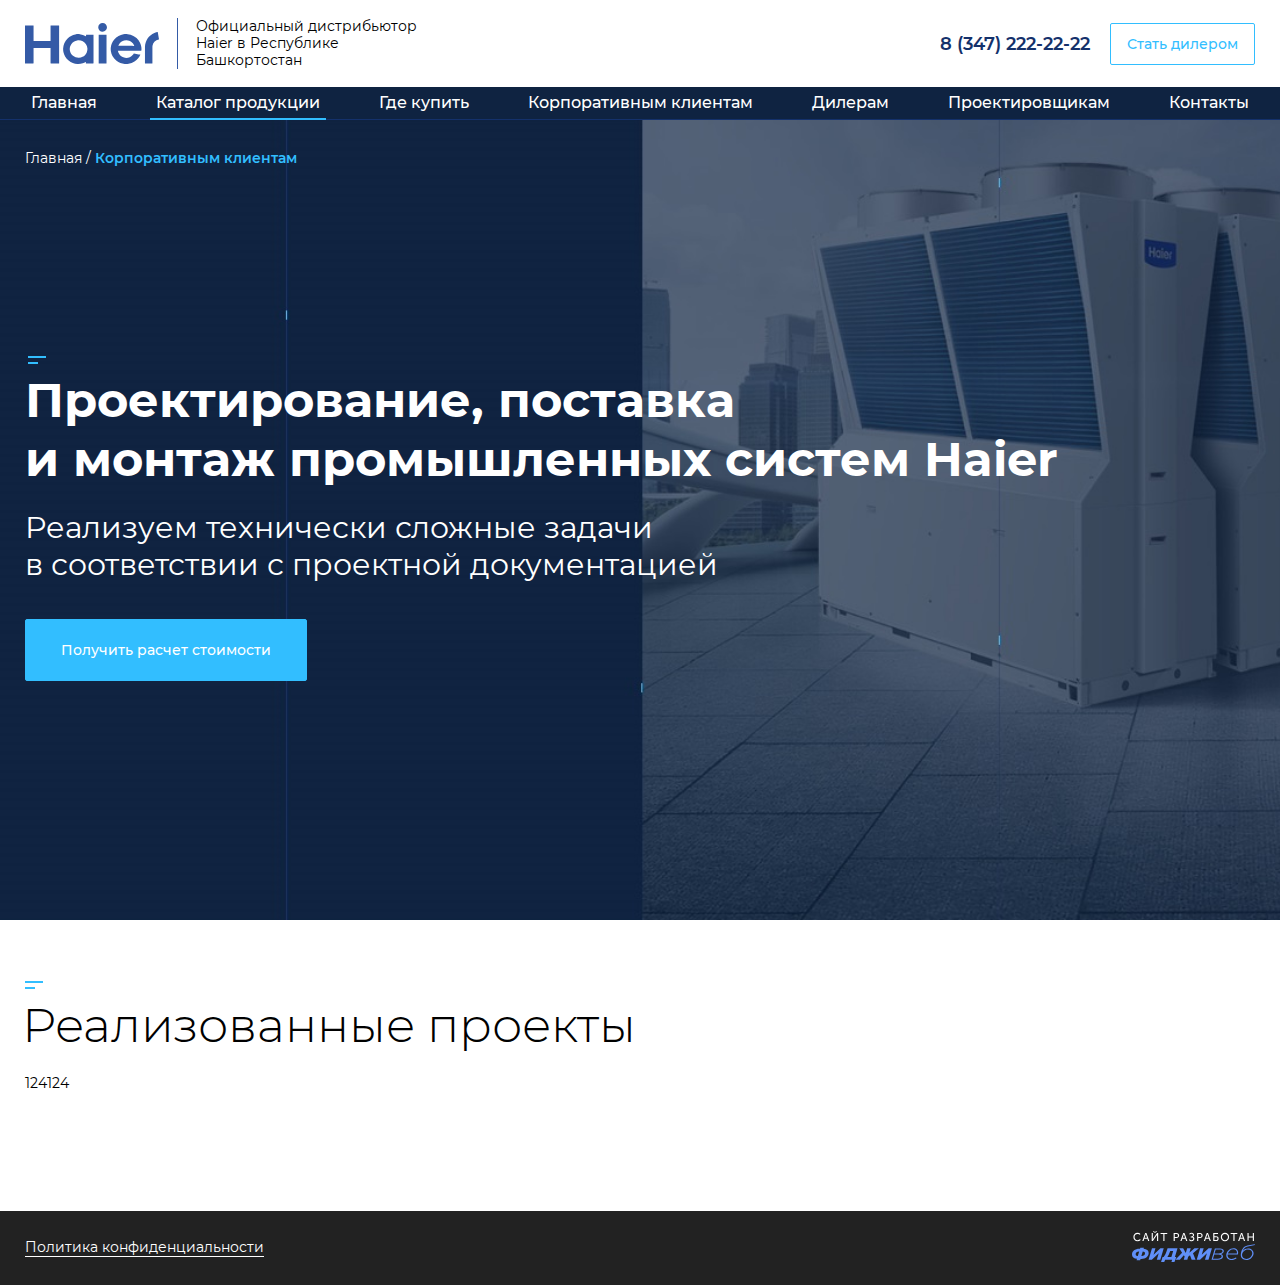
==== corp.html @ dbcb9b7a "first commit" ====
<!DOCTYPE html>
<html lang="ru">
<head>
    <meta charset="UTF-8">
    <meta name="viewport" content="width=device-width, initial-scale=1.0">
    <title>Haier Корпоративным клиентам</title>
    <link rel="stylesheet" href="/css/jquery.fancybox.min.css"/>
    <link rel="stylesheet" href="/css/remodal.css"/>
    <link rel="stylesheet" href="/css/style.css">
</head>
<body>
    <div class="wrapper">
        <div class="inner-header">
                <header class="header">
                    <div class="container -flex -justify-between">
                        <div class="header__left">
                            <a class="logo -flex -center" href="/">
                                <img src="/img/logo-color.svg" alt="Haier">
                                <span>Официальный дистрибьютор Haier в Республике Башкортостан</span>
                            </a>
                            <div class="toggler-menu">
                                <span></span>
                            </div>
                        </div>
                        <div class="header__contacts -flex -center">
                            <a class="header__phone" href="tel:83472222222">8 (347) 222-22-22</a>
                            <a class="call-back" href="#" data-remodal-target="call-back" >Стать дилером</a>
                        </div>
                    </div>
                </header>
                <nav>
                    <div class="container">
                        <ul class="-flex -justify-between">
                            <li>
                                <a href="#">Главная</a>
                            </li>
                            <li>
                                <a class="active" href="#">Каталог продукции</a>
                            </li>
                            <li>
                                <a href="#">Где купить</a>
                            </li>
                            <li>
                                <a href="#">Корпоративным клиентам</a>
                            </li>
                            <li>
                                <a href="#">Дилерам</a>
                            </li>
                            <li>
                                <a href="#">Проектировщикам</a>
                            </li>
                            <li>
                                <a href="#">Контакты</a>
                            </li>
                        </ul>
                    </div>
                </nav>
        </div>

        <div class="corp-clients">
            <div class="container">
                <div class="breadcrumbs">
                    <a href="/">Главная</a> / <span>Корпоративным клиентам</span>
                </div>
                <div class="bg-content">
                    <div class="bg-h1">Проектирование, поставка<br>
                        и монтаж промышленных систем Haier</div>
                    <div class="bg-h2">Реализуем технически сложные задачи<br>
                        в соответствии с проектной документацией</div>
                    <a href="#" class="btn">Получить расчет стоимости</a>
                </div>
            </div>
        </div>

        <div class="content">
            <div class="container">
                
                <h1 class="content-h1">Реализованные проекты</h1>
                <div class="fullpage-content">
                        124124
                </div>
            </div>
        </div>
    </div>

    <footer class="footer">
        <div class="container -flex -justify-between -center -wrap">
            <a href="#" class="politic" data-fancybox="data-fancybox" data-type="iframe" data-src="/politic.html" href="javascript:;">Политика конфиденциальности</a>
            <a class="fiji-logo-href" target="_blank" href="https://fijiweb.ru/">
                <img src="/img/fiji.svg" alt="Сайт разработан FijiWeb">
            </a>
        </div>
    </footer>

    <div class="remodal" data-remodal-id="call-back" data-remodal-options="hashTracking: false, closeOnOutsideClick: true">
        <button class="remodal-close remodal-close" data-remodal-action="close"></button>
        <div id="form-modal_c">
          <div class="modal-title">Оставьте заявку <span>Наш менеджер свяжется с вами в ближайшее время</span></div>
          <form id="form-call-back">
            <input type="text" name="name" required="required" placeholder="Введите имя"/>
            <input type="text" name="phone" required="required" placeholder="Введите телефон"/>
            <input type="hidden" name="head_mess" value="Заказать звонок"/>
            <button class="btn" type="submit">Отправить</button>
          </form>
        </div>
      </div>

    <script src="https://code.jquery.com/jquery-3.5.1.min.js"></script>
    <script src="/js/jquery.maskedinput.js"></script>
    <script src="/js/jquery.fancybox.min.js"></script>
    <script src="/js/remodal.min.js"></script>
    <script src="/js/script.js"></script>
</body>
</html>
---- css/remodal.css ----
/*
 *  Remodal - v1.0.3
 *  Responsive, lightweight, fast, synchronized with CSS animations, fully customizable modal window plugin with declarative configuration and hash tracking.
 *  http://vodkabears.github.io/remodal/
 *
 *  Made by Ilya Makarov
 *  Under MIT License
 */

/* ==========================================================================
   Remodal's necessary styles
   ========================================================================== */

/* Hide scroll bar */

html.remodal-is-locked {
  overflow: hidden;
}

/* Anti FOUC */

.remodal,
[data-remodal-id] {
  display: none;
}

/* Necessary styles of the overlay */
 
.remodal-overlay {
  position: fixed;
  z-index: 9999;
  top: -5000px;
  right: -5000px;
  bottom: -5000px;
  left: -5000px;

  display: none;
}

/* Necessary styles of the wrapper */

.remodal-wrapper {
  position: fixed;
  z-index: 10000;
  top: 0;
  right: 0;
  bottom: 0;
  left: 0;

  display: none;
/*  overflow: auto;*/

  text-align: center;

  -webkit-overflow-scrolling: touch;
}

.remodal-wrapper:after {
  display: inline-block;

  height: 100%;
  margin-left: -0.05em;

  content: "";
}

/* Fix iPad, iPhone glitches */

.remodal-overlay,
.remodal-wrapper {
  -webkit-backface-visibility: hidden;
  backface-visibility: hidden;
}

/* Necessary styles of the modal dialog */

.remodal {
  position: relative;

  outline: none;

  -webkit-text-size-adjust: 100%;
  -moz-text-size-adjust: 100%;
  -ms-text-size-adjust: 100%;
  text-size-adjust: 100%;
}

.remodal-is-initialized {
  /* Disable Anti-FOUC */
  display: inline-block;
}


/*
 *  Remodal - v1.0.3
 *  Responsive, lightweight, fast, synchronized with CSS animations, fully customizable modal window plugin with declarative configuration and hash tracking.
 *  http://vodkabears.github.io/remodal/
 *
 *  Made by Ilya Makarov
 *  Under MIT License
 */

/* ==========================================================================
   Remodal's default mobile first theme
   ========================================================================== */

/* Default theme styles for the background */

.remodal-bg.remodal-is-opening,
.remodal-bg.remodal-is-opened {
  -webkit-filter: blur(3px);
  filter: blur(3px);
}

/* Default theme styles of the overlay */

.remodal-overlay {
  background: rgba(43, 46, 56, 0.9);
}

.remodal-overlay.remodal-is-opening,
.remodal-overlay.remodal-is-closing {
  -webkit-animation-fill-mode: forwards;
  animation-fill-mode: forwards;
}

.remodal-overlay.remodal-is-opening {
  -webkit-animation: remodal-overlay-opening-keyframes 0.3s;
  animation: remodal-overlay-opening-keyframes 0.3s;
}

.remodal-overlay.remodal-is-closing {
  -webkit-animation: remodal-overlay-closing-keyframes 0.3s;
  animation: remodal-overlay-closing-keyframes 0.3s;
}

/* Default theme styles of the wrapper */

.remodal-wrapper {
  padding: 10px 10px 0;
}

/* Default theme styles of the modal dialog */

.remodal {
  -webkit-box-sizing: border-box;
  box-sizing: border-box;
  width: 100%;
  margin-bottom: 10px;

  -webkit-transform: translate3d(0, 0, 0);
  transform: translate3d(0, 0, 0);

  color: #2b2e38;
}

.remodal.remodal-is-opening,
.remodal.remodal-is-closing {
  -webkit-animation-fill-mode: forwards;
  animation-fill-mode: forwards;
}

.remodal.remodal-is-opening {
  -webkit-animation: remodal-opening-keyframes 0.3s;
  animation: remodal-opening-keyframes 0.3s;
}

.remodal.remodal-is-closing {
  -webkit-animation: remodal-closing-keyframes 0.3s;
  animation: remodal-closing-keyframes 0.3s;
}

/* Vertical align of the modal dialog */

.remodal,
.remodal-wrapper:after {
  vertical-align: middle;
}

/* Close button */

.remodal-close {
  cursor: pointer;
  width: 30px;
  height: 30px;
  position: absolute;
  right: -30px;
  top: -30px;
  background: none;
  border: none;
  outline: none;
}

.remodal-close:hover,
.remodal-close:focus {
  color: #fff;
}

.remodal-close:before, .remodal-close:after {
  content: '';
  display: block;
  width: 24px;
  height: 2px;
  background: white;
  position: absolute;
  left: 0;
  top: 0;
  right: 0;
  bottom: 0;
  margin: auto;
}

.remodal-close:before {
  -webkit-transform: rotate(45deg);
  transform: rotate(45deg);
}
.remodal-close:after {
  -webkit-transform: rotate(-45deg);
  transform: rotate(-45deg);
}
/* Dialog buttons */

.remodal-confirm,
.remodal-cancel {
  font: inherit;

  display: inline-block;
  overflow: visible;

  min-width: 110px;
  margin: 0;
  padding: 12px 0;

  cursor: pointer;
  -webkit-transition: background 0.2s;
  transition: background 0.2s;
  text-align: center;
  vertical-align: middle;
  text-decoration: none;

  border: 0;
  outline: 0;
}

.remodal-confirm {
    color: #fff;
    background: #81c784;
    float: right;
    top: 0px;
    position: absolute;
    right: 0px;
    min-width: 50px;
}
#modal2Desc {
    width: 80%;
    margin: 0 auto;
    margin-bottom: 30px;
}

.title-remodal {
    font-size: 18px;
    color: #79b302;
    font-family: 'montserratmedium';
    margin-top: 50px;
    margin-bottom: 20px;
}

.remodal form p {
    font-size: 10px;
}
.remodal-confirm:hover,
.remodal-confirm:focus {
  background: #66bb6a;
}

.remodal-cancel {
  color: #fff;
  background: #e57373;
}

.remodal-cancel:hover,
.remodal-cancel:focus {
  background: #ef5350;
}

/* Remove inner padding and border in Firefox 4+ for the button tag. */

.remodal-confirm::-moz-focus-inner,
.remodal-cancel::-moz-focus-inner,
.remodal-close::-moz-focus-inner {
  padding: 0;

  border: 0;
}

/* Keyframes
   ========================================================================== */

@-webkit-keyframes remodal-opening-keyframes {
  from {
    -webkit-transform: scale(1.05);
    transform: scale(1.05);

    opacity: 0;
  }
  to {
    -webkit-transform: none;
    transform: none;

    opacity: 1;
  }
}

@keyframes remodal-opening-keyframes {
  from {
    -webkit-transform: scale(1.05);
    transform: scale(1.05);

    opacity: 0;
  }
  to {
    -webkit-transform: none;
    transform: none;

    opacity: 1;
  }
}

@-webkit-keyframes remodal-closing-keyframes {
  from {
    -webkit-transform: scale(1);
    transform: scale(1);

    opacity: 1;
  }
  to {
    -webkit-transform: scale(0.95);
    transform: scale(0.95);

    opacity: 0;
  }
}

@keyframes remodal-closing-keyframes {
  from {
    -webkit-transform: scale(1);
    transform: scale(1);

    opacity: 1;
  }
  to {
    -webkit-transform: scale(0.95);
    transform: scale(0.95);

    opacity: 0;
  }
}

@-webkit-keyframes remodal-overlay-opening-keyframes {
  from {
    opacity: 0;
  }
  to {
    opacity: 1;
  }
}

@keyframes remodal-overlay-opening-keyframes {
  from {
    opacity: 0;
  }
  to {
    opacity: 1;
  }
}

@-webkit-keyframes remodal-overlay-closing-keyframes {
  from {
    opacity: 1;
  }
  to {
    opacity: 0;
  }
}

@keyframes remodal-overlay-closing-keyframes {
  from {
    opacity: 1;
  }
  to {
    opacity: 0;
  }
}

/* Media queries
   ========================================================================== */

@media only screen and (min-width: 641px) {
  .remodal {
    max-width: 550px;
    background: #fff;
  }
}

/* IE8
   ========================================================================== */

.lt-ie9 .remodal-overlay {
  background: #2b2e38;
}

.lt-ie9 .remodal {
  width: 700px;
}

.remodal {
  padding: 35px 20px;
  border-radius: 4px;
 
}

.remodal input {
  width: 310px;
  height: 40px;
  padding: 0px 15px;
  display: block;
  margin:0 auto;
  margin-bottom: 15px;
  font-size: 16px;
  font-weight: 400;
  border-radius: 5px;
  border:none;
  background: #f2f2f2;
}
.btn-modal {
  width: 310px;
}
.remodal .btn {
  margin: 0 auto;
  width: 310px;
  border:none;
  height: 60px;
  font-weight: 600;
  font-size: 16px;
  cursor: pointer;
}
.modal-title {
  font-weight: 600;
  line-height: 130%;
  font-size: 18px;
  max-width: 400px;
  margin: 0 auto;
  margin-bottom: 30px;
}
.remodal {
  background: #fff;
}
---- css/style.css ----
@import url("/fonts/stylesheet.css");
*,
*::before,
*::after,
*:focus {
  -webkit-box-sizing: border-box;
  box-sizing: border-box;
  outline: none;
}

body {
  margin: 0px;
  font-family: 'Montserrat', sans-serif;
  font-size: 14px;
  line-height: 16px;
  display: -webkit-box;
  display: -ms-flexbox;
  display: flex;
  -webkit-box-orient: vertical;
  -webkit-box-direction: normal;
      -ms-flex-direction: column;
          flex-direction: column;
  height: 100%;
}

.wrapper {
  overflow: hidden;
  min-height: 100vh;
  -webkit-box-flex: 1;
      -ms-flex: 1 0 auto;
          flex: 1 0 auto;
  height: 100%;
}

a {
  text-decoration: none;
}

.container {
  max-width: 1260px;
  padding: 0px 15px;
  margin: 0 auto;
}

@media (max-width: 380px) {
  .container {
    padding: 0px 10px;
  }
}

img {
  max-width: 100%;
}

.-flex {
  display: -webkit-box;
  display: -ms-flexbox;
  display: flex;
}

.-center {
  -webkit-box-align: center;
      -ms-flex-align: center;
          align-items: center;
}

.-start {
  -webkit-box-align: start;
      -ms-flex-align: start;
          align-items: flex-start;
}

.-end {
  -webkit-box-align: end;
      -ms-flex-align: end;
          align-items: flex-end;
}

.-wrap {
  -ms-flex-wrap: wrap;
      flex-wrap: wrap;
}

.-justify-between {
  -webkit-box-pack: justify;
      -ms-flex-pack: justify;
          justify-content: space-between;
}

.inner-header.open-menu .logo span {
  color: #fff;
}

.inner-header.open-menu .header__phone {
  color: #fff;
}

.inner-header .logo span {
  color: #000;
}

.inner-header .header__phone {
  color: #14316B;
}

@media (max-width: 960px) {
  .inner-header .header__phone {
    padding: 11px 0px;
  }
}

.inner-header nav {
  background: #0F2341;
}

.inner-header nav a {
  padding: 6px;
}

@media (max-width: 960px) and (min-width: 380px) {
  .inner-header nav a {
    padding: 11px 15px;
  }
}

@media (max-width: 380px) {
  .inner-header nav a {
    padding: 6px 10px;
  }
}

.inner-header .toggler-menu span {
  background-color: #0F2341;
}

.inner-header .toggler-menu span::after, .inner-header .toggler-menu span::before {
  background-color: #0F2341;
}

.inner-header .toggler-menu.active span:before {
  background-color: #fff;
}

.inner-header .toggler-menu.active span:after {
  background-color: #fff;
}

.index-section {
  background: url(../img/bg-main.png) no-repeat center;
  min-height: 800px;
  background-size: cover;
}

.index-section .index-section-lines {
  background: url(../img/lines-index-bg.png) repeat-y center;
  height: 800px;
}

@media (max-width: 768px) {
  .index-section .index-section-lines {
    height: 550px;
  }
}

@media (max-width: 768px) {
  .index-section .index-section-lines {
    height: 500px;
  }
}

@media (max-width: 768px) {
  .index-section {
    min-height: 550px;
  }
}

@media (max-width: 468px) {
  .index-section {
    min-height: 350px;
  }
}

.header {
  padding: 18px 0px 18px 0px;
}

@media (max-width: 960px) {
  .header {
    padding: 10px 0px 8px 0px;
    border-bottom: 1px solid #0F2341;
  }
  .header .header__left {
    width: 100%;
  }
  .header .logo {
    max-width: 350px;
  }
}

@media (max-width: 960px) {
  .header .header__contacts {
    display: none;
  }
}

.header__left {
  position: relative;
  z-index: 3;
}

@media (max-width: 960px) {
  .header__left img {
    width: 82px;
  }
}

.logo span {
  font-size: 14px;
  line-height: 17px;
  color: #FFFFFF;
  padding-left: 18px;
  border-left: 1px solid #345BA6;
  margin-left: 18px;
  max-width: 270px;
  min-height: 46px;
  display: -webkit-box;
  display: -ms-flexbox;
  display: flex;
  -webkit-box-align: center;
      -ms-flex-align: center;
          align-items: center;
}

@media (max-width: 768px) {
  .logo span {
    font-size: 10px;
    line-height: 12px;
    padding-left: 6px;
    margin-left: 7px;
    min-height: 36px;
    max-width: calc(100% - 95px - 40px);
  }
}

nav {
  border-bottom: 1px solid #14316B;
}

nav .header__contacts {
  display: none;
}

@media (max-width: 960px) {
  nav {
    position: absolute;
    left: 0px;
    width: calc(100% - 50px);
    background: #0F2341;
    top: 0px;
    height: 100vh;
    z-index: 2;
    left: -100%;
    -webkit-transition: all 0.3s;
    transition: all 0.3s;
  }
  nav.active {
    left: 0px;
  }
  nav .container {
    padding: 0px;
  }
  nav .header__contacts {
    display: block;
    border-top: 1px solid #14316B;
    padding: 19px 10px 10px 10px;
  }
  nav .header__contacts .call-back {
    display: table;
    margin-left: 0px;
    margin-top: 14px;
  }
}

nav ul {
  margin: 0px;
  padding: 0px;
}

@media (max-width: 768px) {
  nav ul {
    -ms-flex-wrap: wrap;
        flex-wrap: wrap;
    padding-top: 55px;
  }
}

nav li {
  display: block;
  font-weight: 500;
  font-size: 16px;
  line-height: 20px;
}

@media (max-width: 1100px) {
  nav li {
    font-size: 14px;
  }
}

@media (max-width: 768px) {
  nav li {
    display: block;
    width: 100%;
  }
}

nav li a {
  color: #FFFFFF;
  padding: 4px 6px;
  display: block;
  position: relative;
}

@media (max-width: 768px) {
  nav li a {
    font-weight: 500;
    font-size: 16px;
    padding: 12px 11px;
    line-height: 20px;
  }
}

@media (max-width: 768px) {
  nav li a.active, nav li a:hover {
    background: #32BEFF;
    color: #fff;
  }
}

nav li a.active:after, nav li a:hover:after {
  content: '';
  width: 100%;
  height: 2px;
  background: #32BEFF;
  position: absolute;
  bottom: -1px;
  left: 0px;
}

@media (max-width: 768px) {
  nav li a.active:after, nav li a:hover:after {
    display: none;
  }
}

.header__phone {
  font-weight: 600;
  font-size: 18px;
  line-height: 22px;
  color: #FFFFFF;
}

.call-back {
  border: 1px solid #32BEFF;
  border-radius: 2px;
  font-weight: 500;
  font-size: 14px;
  color: #32BEFF;
  padding: 12px 16px;
  margin-left: 20px;
  -webkit-transition: all .2s;
  transition: all .2s;
}

.call-back:hover {
  background: #32BEFF;
  color: #fff;
}

.index-section__content {
  height: calc(100% - 100px);
}

.index-section__content .container {
  height: 100%;
}

.index-section__content h1 {
  font-weight: bold;
  font-size: 48px;
  line-height: 59px;
  max-width: 940px;
  color: #FFFFFF;
  margin: 0px;
  position: relative;
}

.index-section__content h1::before {
  content: '';
  background: url(../img/decor.svg) no-repeat;
  width: 18px;
  height: 8px;
  position: absolute;
  top: -15px;
  left: 0px;
  display: block;
}

@media (max-width: 768px) {
  .index-section__content h1 {
    font-size: 24px;
    line-height: 29px;
  }
}

.section-products {
  margin: 80px 0px;
}

@media (max-width: 768px) {
  .section-products {
    margin: 32px 0px;
  }
}

.section-products__list {
  display: -ms-grid;
  display: grid;
  -ms-grid-columns: (1fr)[3];
      grid-template-columns: repeat(3, 1fr);
  -ms-grid-rows: 1fr;
      grid-template-rows: 1fr;
  grid-column-gap: 0px;
  grid-row-gap: 0px;
  margin-top: 33px;
  border-left: 1px solid  #EDF1F2;
  border-bottom: 1px solid  #EDF1F2;
}

@media (max-width: 768px) {
  .section-products__list {
    -ms-grid-columns: (1fr)[2];
        grid-template-columns: repeat(2, 1fr);
  }
}

@media (max-width: 468px) {
  .section-products__list {
    -ms-grid-columns: (1fr)[1];
        grid-template-columns: repeat(1, 1fr);
  }
}

.section-products__img {
  text-align: center;
}

.section-products__item {
  border: 1px solid #EDF1F2;
  border-left: none;
  border-bottom: 0px;
  position: relative;
  height: 413px;
  display: -webkit-box;
  display: -ms-flexbox;
  display: flex;
  -webkit-box-pack: center;
      -ms-flex-pack: center;
          justify-content: center;
  -webkit-box-align: center;
      -ms-flex-align: center;
          align-items: center;
  padding-bottom: 60px;
  cursor: pointer;
  -webkit-transition: all 0.2s;
  transition: all 0.2s;
}

@media (max-width: 768px) {
  .section-products__item {
    height: 300px;
  }
  .section-products__item img {
    max-width: 80%;
  }
}

.section-products__item:hover {
  -webkit-box-shadow: 3px 3px 6px rgba(0, 0, 0, 0.1);
          box-shadow: 3px 3px 6px rgba(0, 0, 0, 0.1);
}

.section-products__item p {
  font-weight: bold;
  font-size: 16px;
  line-height: 20px;
  color: #000000;
  height: 40px;
  margin: 0px;
  bottom: 42px;
  left: 40px;
  position: absolute;
}

@media (max-width: 768px) {
  .section-products__item p {
    font-size: 12px;
    line-height: 15px;
    left: 18px;
    bottom: 25px;
  }
}

.section-products__item p::before {
  content: '';
  width: 10px;
  height: 2px;
  background: #32BEFF;
  position: absolute;
  top: -10px;
  left: 0px;
}

.title {
  font-weight: 300;
  font-size: 48px;
  line-height: 59px;
  color: #000000;
  position: relative;
  margin-left: -3px;
}

.title::before {
  content: '';
  background: url(../img/decor.svg) no-repeat;
  width: 18px;
  height: 8px;
  position: absolute;
  top: -15px;
  left: 3px;
  display: block;
}

@media (max-width: 768px) {
  .title {
    font-size: 24px;
    line-height: 29px;
  }
}

.section-about-company {
  margin: 80px 0px;
}

@media (max-width: 768px) {
  .section-about-company {
    margin: 50px 0px;
  }
}

.about-company p {
  font-size: 18px;
  line-height: 22px;
  color: #000000;
  margin: 25px 0px;
}

@media (max-width: 768px) {
  .about-company p {
    font-size: 14px;
    line-height: 17px;
    margin: 15px 0px;
  }
}

.about-company p b {
  font-weight: 600;
}

.about-company p.quote {
  color: #005AAB;
  padding-left: 22px;
  border-left: 1px solid #005AAB;
  font-weight: 500;
}

@media (max-width: 768px) {
  .about-company p.quote {
    padding-left: 9px;
  }
}

.section-contacts {
  background: url(../img/blue-bg.jpg) no-repeat center #0F2341;
  padding: 60px 0px;
  color: #fff;
}

@media (max-width: 768px) {
  .section-contacts {
    padding: 40px 0px 30px 0px;
  }
}

@media (max-width: 768px) {
  .section-contacts {
    background: url(../img/blue-bg-mob.jpg) no-repeat center;
    background-size: cover;
  }
}

.section-contacts .title {
  color: #fff;
}

.section-contacts .contacts__list {
  margin-top: 26px;
}

@media (max-width: 768px) {
  .section-contacts .contacts__list {
    display: block;
    margin-top: 21px;
  }
}

@media (max-width: 768px) {
  .section-contacts .contacts__list .contacts__item {
    padding-bottom: 10px;
    position: relative;
    margin-bottom: 15px;
  }
  .section-contacts .contacts__list .contacts__item:last-child {
    margin-bottom: 0px;
    padding-bottom: 0px;
  }
  .section-contacts .contacts__list .contacts__item:last-child:after {
    display: none;
  }
  .section-contacts .contacts__list .contacts__item::after {
    content: '';
    background: #345BA6;
    width: 46px;
    height: 1px;
    left: 0px;
    bottom: 0px;
    display: block;
    position: absolute;
  }
}

.section-contacts .contacts__list span {
  font-weight: bold;
  font-size: 14px;
  line-height: 17px;
}

.section-contacts .contacts__list div {
  font-weight: normal;
  font-size: 18px;
  line-height: 28px;
  color: #FFFFFF;
}

.footer {
  padding: 20px 0px;
  background: #222222;
  -webkit-box-flex: 0;
      -ms-flex: 0 0 auto;
          flex: 0 0 auto;
}

@media (max-width: 468px) {
  .footer .container {
    -webkit-box-pack: center;
        -ms-flex-pack: center;
            justify-content: center;
  }
  .footer .container a.fiji-logo-href {
    width: 100%;
    text-align: center;
  }
  .footer .container img {
    width: 70%;
    margin-top: 10px;
  }
}

.footer a.politic {
  font-size: 14px;
  line-height: 17px;
  -webkit-text-decoration-line: none;
          text-decoration-line: none;
  color: #FFFFFF;
  border-bottom: 1px solid;
}

.map {
  width: 100%;
  height: 650px;
}

@media (max-width: 768px) {
  .map {
    height: 400px;
  }
}

.map-content {
  position: relative;
}

.map-content span {
  position: absolute;
  z-index: 2;
  width: 100%;
  height: 100%;
}

.fancybox-content {
  max-width: 700px;
  font-family: 'Montserrat', sans-serif;
  line-height: 130%;
  border-radius: 4px;
}

.fancybox-content p {
  font-weight: 400;
}

.fancybox-content .ImPoliticWrap-Title {
  font-size: 20px;
  font-weight: bold;
}

.ImPoliticWrap {
  max-width: 700px;
  font-weight: 300;
  padding: 10px 20px;
}

.modal-title {
  font-weight: 600;
  line-height: 130%;
  font-size: 18px;
}

input {
  height: 40px;
}

.btn {
  border: 1px solid #32BEFF;
  border-radius: 2px;
  font-weight: 500;
  font-size: 14px;
  color: #fff;
  padding: 12px 16px;
  margin-left: 20px;
  -webkit-transition: all .2s;
  transition: all .2s;
  background: #32BEFF;
}

.toggler-menu {
  display: none;
}

@media (max-width: 960px) {
  .toggler-menu {
    display: -webkit-box;
    display: -ms-flexbox;
    display: flex;
    -webkit-box-align: center;
        -ms-flex-align: center;
            align-items: center;
    position: absolute;
    padding: 10px;
    width: 50px;
    height: 55px;
    top: -10px;
    right: -15px;
    cursor: pointer;
    z-index: 1;
  }
  .toggler-menu.active {
    background: #14316B;
  }
  .toggler-menu.active span {
    -webkit-transform: rotate(45deg);
            transform: rotate(45deg);
    height: 2px;
  }
  .toggler-menu.active span:after {
    top: 0;
    -webkit-transform: rotate(90deg);
            transform: rotate(90deg);
    height: 2px;
  }
  .toggler-menu.active span:before {
    top: 0;
    -webkit-transform: rotate(0);
            transform: rotate(0);
    height: 2px;
  }
  .toggler-menu span {
    display: block;
    position: absolute;
    width: 30px;
    height: 4px;
    border-radius: 10px;
    background-color: #fff;
    -webkit-transition-duration: .25s;
            transition-duration: .25s;
  }
  .toggler-menu span::after, .toggler-menu span::before {
    display: block;
    position: absolute;
    width: 30px;
    height: 4px;
    background-color: #fff;
    -webkit-transition-duration: .25s;
            transition-duration: .25s;
    border-radius: 10px;
  }
  .toggler-menu span::before {
    content: '';
    top: -8px;
  }
  .toggler-menu span::after {
    content: '';
    top: 8px;
  }
}

@media (max-width: 380px) {
  .toggler-menu {
    right: -10px;
  }
}

.content {
  margin-top: 30px;
  margin-bottom: 120px;
}

@media (max-width: 680px) {
  .content {
    margin-top: 20px;
    margin-bottom: 60px;
  }
}

.breadcrumbs {
  margin-bottom: 35px;
}

.breadcrumbs a {
  color: #000;
  text-decoration: none;
}

.breadcrumbs span {
  font-weight: 600;
  color: #32BEFF;
}

.fullpage-content {
  margin-top: 20px;
  -webkit-box-align: start;
      -ms-flex-align: start;
          align-items: flex-start;
}

.left-sidebar {
  width: 314px;
  margin-right: 12px;
  -webkit-transition: all .3s;
  transition: all .3s;
}

.left-sidebar.open {
  left: 0px;
}

@media (max-width: 960px) {
  .left-sidebar {
    position: absolute;
    left: -100%;
  }
}

@media (max-width: 360px) {
  .left-sidebar {
    width: 260px;
  }
}

.left-sidebar.sidebar-catalog {
  background: #0F2341;
}

.left-sidebar.sidebar-catalog > ul {
  margin: 32px 0px;
  padding: 0px;
  padding-right: 10px;
}

.left-sidebar.sidebar-catalog > ul > li {
  display: block;
  margin: 27px 0px;
}

.left-sidebar.sidebar-catalog > ul > li > a {
  font-weight: 500;
  font-size: 12px;
  line-height: 15px;
  color: #FFFFFF;
  text-transform: uppercase;
  padding: 0px 20px;
  display: block;
  position: relative;
}

.left-sidebar.sidebar-catalog > ul > li > a.active {
  font-weight: 700;
}

.left-sidebar.sidebar-catalog > ul > li > a.active::after {
  content: '';
  position: absolute;
  display: block;
  left: 0px;
  width: 9px;
  top: 0px;
  height: 100%;
  background: #32BEFF;
}

.left-sidebar.sidebar-catalog > ul > li > a:hover::after {
  content: '';
  position: absolute;
  display: block;
  left: 0px;
  width: 9px;
  top: 0px;
  height: 100%;
  background: #32BEFF;
}

.left-sidebar.sidebar-catalog a {
  color: #fff;
}

.left-sidebar.sidebar-catalog .sidebar-catalog__dropdown li {
  display: block;
  margin: 12px 0px;
}

.left-sidebar.sidebar-catalog .sidebar-catalog__dropdown li a {
  font-weight: 500;
  font-size: 12px;
  line-height: 15px;
  text-transform: uppercase;
  color: #FFFFFF;
  position: relative;
}

.left-sidebar.sidebar-catalog .sidebar-catalog__dropdown li a.active {
  font-weight: 700;
}

.left-sidebar.sidebar-catalog .sidebar-catalog__dropdown li a.active::after {
  content: '';
  position: absolute;
  display: block;
  left: -10px;
  width: 4px;
  top: calc(50% - 3px);
  height: 4px;
  border-radius: 50%;
  background: #32BEFF;
}

.left-sidebar.sidebar-catalog .sidebar-catalog__dropdown li a:hover::after {
  content: '';
  position: absolute;
  display: block;
  left: -10px;
  width: 4px;
  top: calc(50% - 3px);
  height: 4px;
  border-radius: 50%;
  background: #32BEFF;
}

.content-h1 {
  font-weight: 300;
  font-size: 48px;
  line-height: 59px;
  color: #000000;
  position: relative;
  margin: 0px;
  margin-left: -3px;
}

@media (max-width: 768px) {
  .content-h1 {
    font-size: 24px;
    line-height: 29px;
  }
}

.content-h1::after {
  content: '';
  background: url(../img/decor.svg) no-repeat;
  width: 18px;
  height: 8px;
  position: absolute;
  top: -15px;
  left: 3px;
  display: block;
}

.sidebar-content {
  width: calc(100% - 324px);
}

@media (max-width: 960px) {
  .sidebar-content {
    width: 100%;
  }
}

.sidebar-content h2 {
  font-weight: 500;
  font-size: 24px;
  line-height: 29px;
  color: #005AAB;
  max-width: 500px;
  margin: 0px 0px 25px 0px;
}

@media (max-width: 768px) {
  .sidebar-content h2 {
    font-size: 20px;
    line-height: 24px;
  }
}

.product-m {
  border: 1px solid #EDF1F2;
  width: 32%;
  margin-right: 2%;
  min-width: 287px;
  margin-bottom: 25px;
  display: -webkit-box;
  display: -ms-flexbox;
  display: flex;
  -webkit-box-orient: vertical;
  -webkit-box-direction: normal;
      -ms-flex-direction: column;
          flex-direction: column;
  -webkit-box-pack: justify;
      -ms-flex-pack: justify;
          justify-content: space-between;
}

.product-m:nth-child(3n) {
  margin-right: 0px;
}

.product-m__top {
  display: -ms-grid;
  display: grid;
  height: 100%;
}

.product-m__title {
  text-align: center;
  font-weight: 600;
  font-size: 14px;
  line-height: 17px;
  color: #000000;
  margin-top: 27px;
}

.product-m__img {
  max-width: 80%;
  text-align: center;
  margin: 15px auto;
}

.product-m__article {
  font-size: 14px;
  line-height: 17px;
  text-align: center;
  color: #7C7C7C;
  margin-bottom: 17px;
}

.product-m__article span {
  display: block;
}

.product-m__price {
  font-weight: 600;
  font-size: 18px;
  line-height: 22px;
  text-align: center;
  color: #345AA6;
  margin-top: 17px;
  margin-bottom: 25px;
}

.product-m__feature {
  background: #FCFCFC;
  padding: 15px 11px;
}

@media (max-width: 1260px) {
  .product-m {
    width: 49%;
  }
  .product-m:nth-child(3n) {
    margin-right: 2%;
  }
  .product-m:nth-child(2n) {
    margin-right: 0%;
  }
}

@media (max-width: 640px) {
  .product-m {
    width: 100%;
    margin-right: 0px;
  }
  .product-m:nth-child(3n) {
    margin-right: 0%;
  }
  .product-m:nth-child(2n) {
    margin-right: 0%;
  }
}

.param__prop {
  float: left;
}

.param__value {
  float: right;
}

.param:after {
  content: '. . . . . . . . . . . . . . . . . . . . . . . . . . . . . . . . . . . . . . . . . . . . . . . . . . . . . . . . . . . . . . . . . . . . . . . . . . . . . . . . . . . . . . . . . . . . . . . . . . . . . . . . . . . . . . . . . . . . . . . . . . . . . . . . . . ';
  display: block;
  white-space: nowrap;
  overflow: hidden;
}

.param {
  font-size: 12px;
  line-height: 18px;
  color: #000000;
  margin-top: 5px;
  margin-bottom: 5px;
}

.open-catalog {
  display: none;
}

@media (max-width: 960px) {
  .open-catalog {
    display: block;
    cursor: pointer;
    margin-top: 15px;
    background: url(../img/decor.svg) no-repeat center left;
    background-size: 12px;
    padding-left: 18px;
  }
}

.close-left-sidebar {
  display: none;
}

@media (max-width: 960px) {
  .close-left-sidebar {
    display: -webkit-box;
    display: -ms-flexbox;
    display: flex;
    -webkit-box-align: center;
    -ms-flex-align: center;
    align-items: center;
    position: absolute;
    padding: 10px;
    width: 50px;
    height: 55px;
    top: 0px;
    right: -50px;
    cursor: pointer;
    z-index: 1;
    background: #14316B;
  }
  .close-left-sidebar span {
    display: block;
    position: absolute;
    width: 30px;
    height: 4px;
    border-radius: 10px;
    -webkit-transform: rotate(45deg);
    transform: rotate(45deg);
    height: 2px;
    -webkit-transition-duration: .25s;
    transition-duration: .25s;
  }
  .close-left-sidebar span::after, .close-left-sidebar span::before {
    content: '';
    display: block;
    position: absolute;
    width: 30px;
    height: 4px;
    background-color: #fff;
    -webkit-transition-duration: .25s;
    transition-duration: .25s;
    border-radius: 10px;
  }
  .close-left-sidebar span::before {
    top: 0;
    -webkit-transform: rotate(0);
    transform: rotate(0);
    height: 2px;
  }
  .close-left-sidebar span::after {
    top: 0;
    -webkit-transform: rotate 90deg;
    transform: rotate(90deg);
    height: 2px;
  }
}

.map-adress {
  height: 460px;
  width: 100%;
  margin-bottom: 35px;
  margin-top: 40px;
}

@media (max-width: 768px) {
  .map-adress {
    height: 350px;
  }
}

.map-adress__table {
  border: 1px solid #EDF1F2;
  width: 100%;
}

.map-adress__row {
  display: -webkit-box;
  display: -ms-flexbox;
  display: flex;
  -webkit-box-pack: justify;
      -ms-flex-pack: justify;
          justify-content: space-between;
  border-bottom: 1px solid #EDF1F2;
  padding: 10px 0px;
  color: #000000;
}

@media (max-width: 768px) {
  .map-adress__row {
    display: block;
  }
}

.map-adress__row.map-adress__head {
  color: #005AAB;
}

@media (max-width: 768px) {
  .map-adress__row.map-adress__head {
    display: none;
  }
}

.map-adress__col {
  width: 30%;
  font-weight: 500;
  font-size: 18px;
  line-height: 22px;
  text-align: left;
  padding: 0px 19px;
}

@media (max-width: 768px) {
  .map-adress__col {
    width: 100%;
    font-weight: 500;
    font-size: 14px;
    line-height: 17px;
    color: #000000;
    margin-bottom: 14px;
    padding: 0px 14px;
  }
  .map-adress__col:last-child {
    margin-bottom: 0px;
  }
}

.map-adress__col span {
  display: none;
}

@media (max-width: 768px) {
  .map-adress__col span {
    font-weight: 600;
    font-size: 14px;
    line-height: 17px;
    color: #005AAB;
    margin-bottom: 4px;
    display: block;
  }
}

.corp-clients {
  background: url(../img/corp-bg.jpg) no-repeat center;
  background-size: cover;
  height: 800px;
  padding-top: 30px;
  color: #fff;
  margin-bottom: 76px;
}

.corp-clients .container {
  height: 100%;
}

.corp-clients .breadcrumbs a {
  color: #fff;
}

.bg-content {
  height: calc(100% - 120px);
  display: -webkit-box;
  display: -ms-flexbox;
  display: flex;
  -webkit-box-pack: center;
      -ms-flex-pack: center;
          justify-content: center;
  -webkit-box-orient: vertical;
  -webkit-box-direction: normal;
      -ms-flex-direction: column;
          flex-direction: column;
  -webkit-box-align: start;
      -ms-flex-align: start;
          align-items: flex-start;
}

.bg-content .bg-h1 {
  font-weight: bold;
  font-size: 48px;
  line-height: 59px;
  margin-bottom: 20px;
  position: relative;
}

.bg-content .bg-h1:after {
  content: '';
  background: url(../img/decor.svg) no-repeat;
  width: 18px;
  height: 8px;
  position: absolute;
  top: -15px;
  left: 3px;
  display: block;
}

.bg-content .bg-h2 {
  font-size: 30px;
  line-height: 37px;
}

.bg-content .btn {
  margin-left: 0px;
  display: table;
  margin-top: 36px;
  padding: 22px 35px;
}
/*# sourceMappingURL=style.css.map */
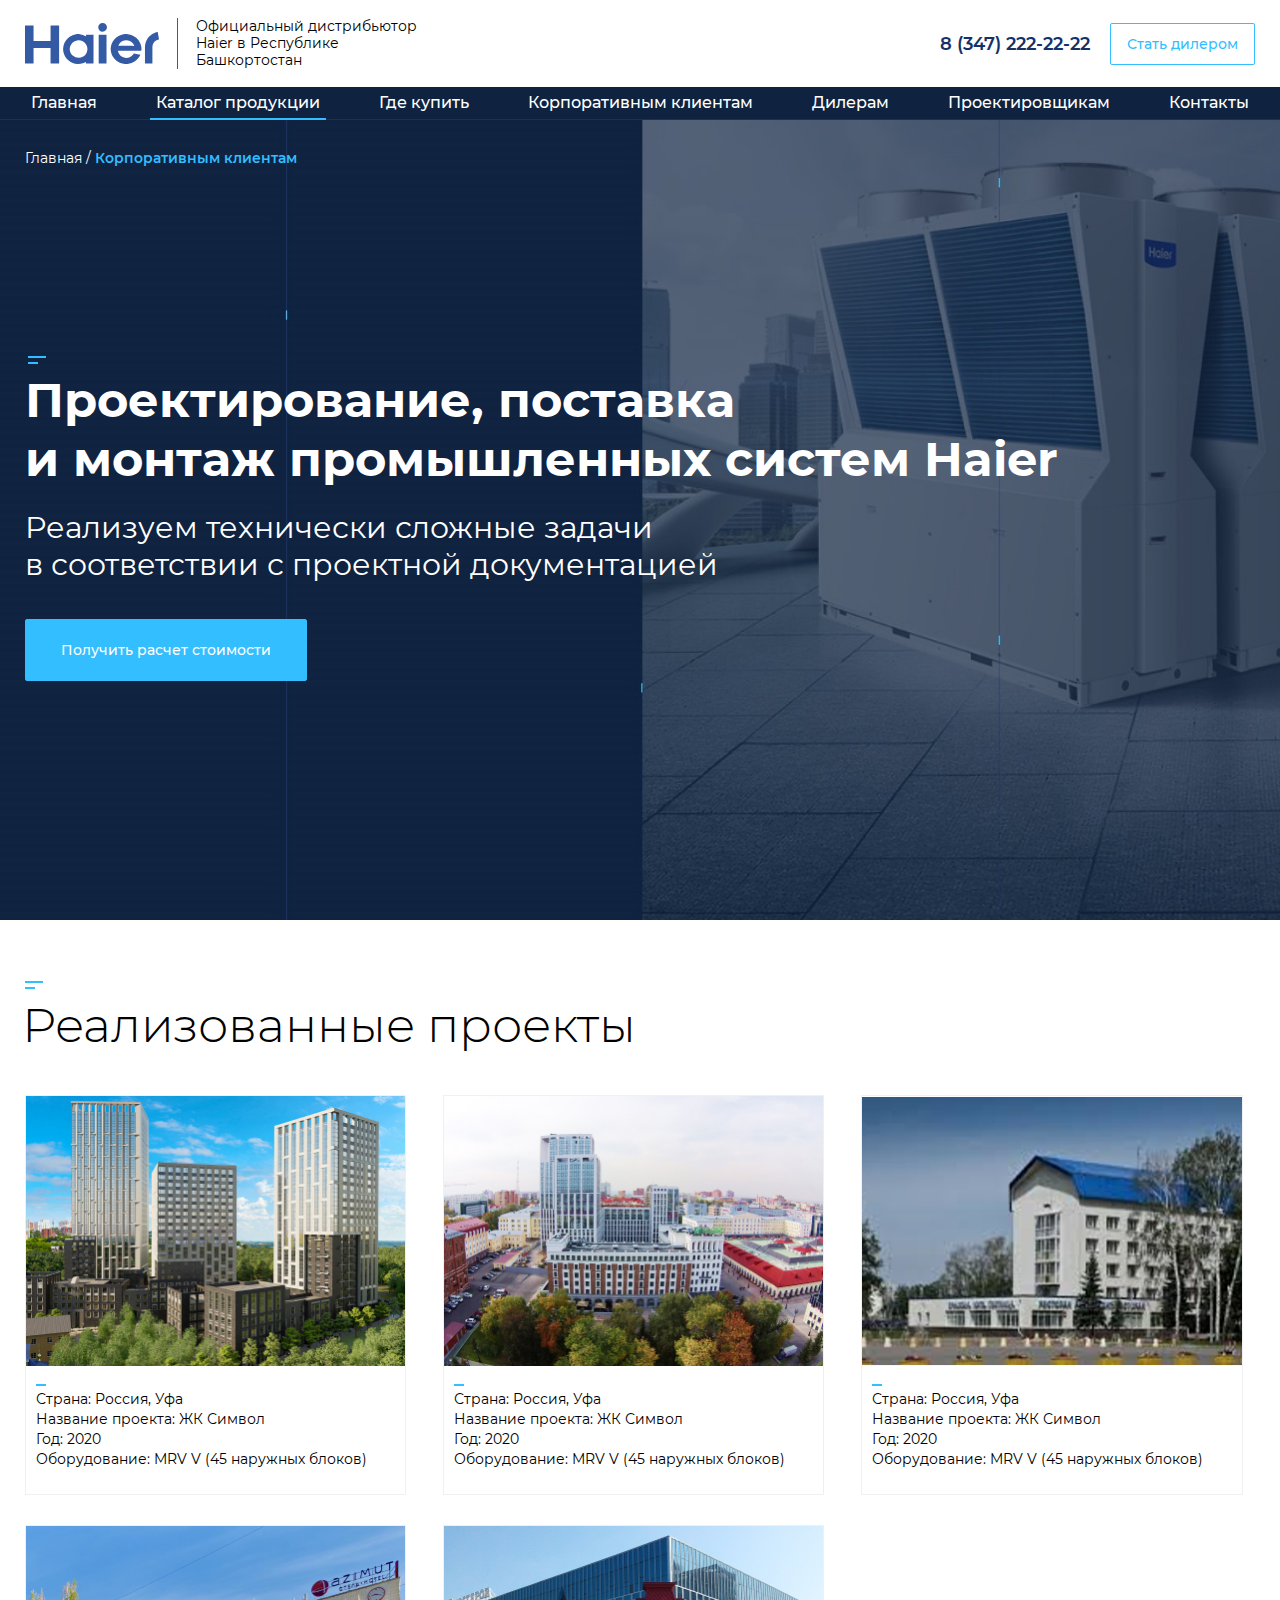
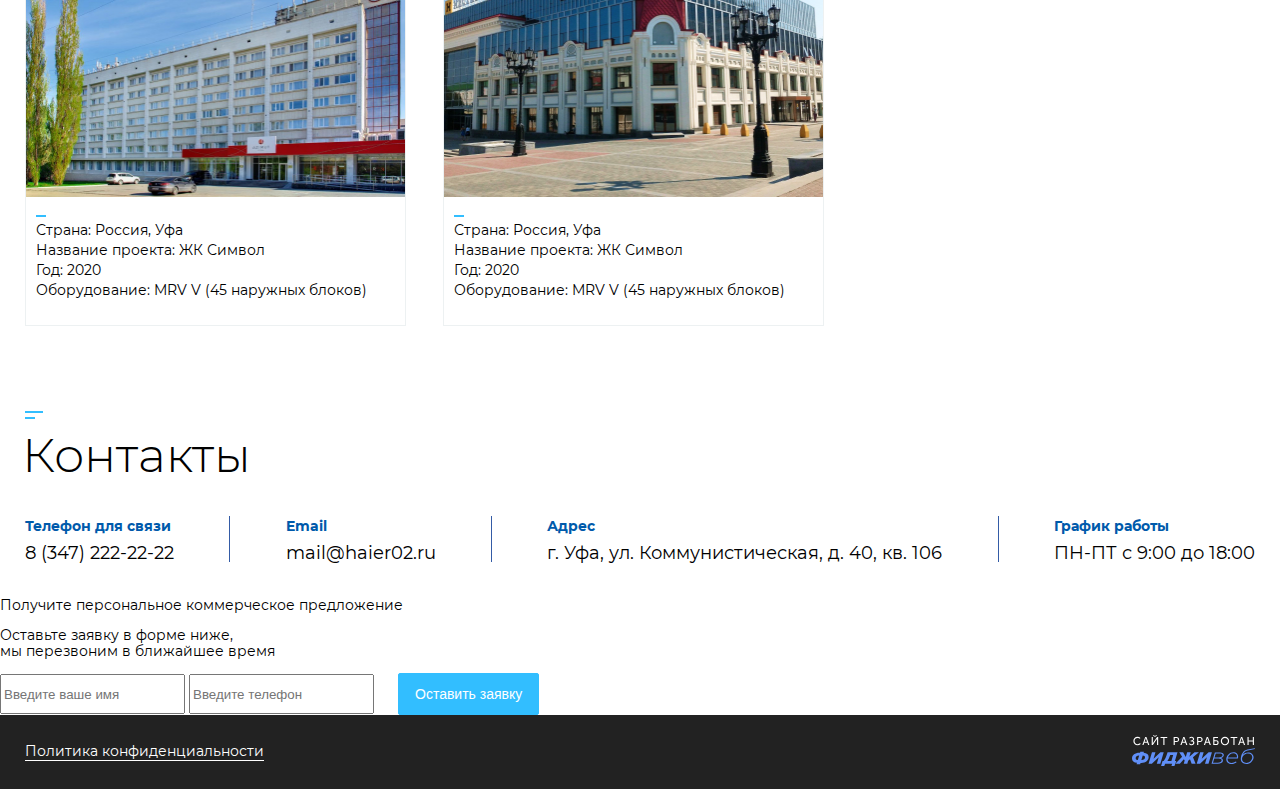
==== commit c2252442: "second comm" ====
--- a/corp.html
+++ b/corp.html
@@ -24,7 +24,7 @@
                         </div>
                         <div class="header__contacts -flex -center">
                             <a class="header__phone" href="tel:83472222222">8 (347) 222-22-22</a>
-                            <a class="call-back" href="#" data-remodal-target="call-back" >Стать дилером</a>
+                            <a class="call-back" href="#" data-remodal-target="call-back">Стать дилером</a>
                         </div>
                     </div>
                 </header>
@@ -67,7 +67,7 @@
                         и монтаж промышленных систем Haier</div>
                     <div class="bg-h2">Реализуем технически сложные задачи<br>
                         в соответствии с проектной документацией</div>
-                    <a href="#" class="btn">Получить расчет стоимости</a>
+                    <a href="#" class="btn" data-remodal-target="call-back">Получить расчет стоимости</a>
                 </div>
             </div>
         </div>
@@ -77,9 +77,102 @@
                 
                 <h1 class="content-h1">Реализованные проекты</h1>
                 <div class="fullpage-content">
-                        124124
-                </div>
-            </div>
+                    <div class="obj__list -flex -wrap">
+                        <div class="obj__item">
+                            <div class="obj__img"><img src="/img/obj/1.jpg" alt=""></div>
+                            <div class="obj__text">
+                                <span>Страна: Россия, Уфа</span>
+                                <span>Название проекта: ЖК Символ</span>
+                                <span>Год: 2020</span>
+                                <span>Оборудование: MRV V (45 наружных блоков)</span>
+                            </div>
+                        </div>
+
+                        <div class="obj__item">
+                            <div class="obj__img"><img src="/img/obj/2.jpg" alt=""></div>
+                            <div class="obj__text">
+                                <span>Страна: Россия, Уфа</span>
+                                <span>Название проекта: ЖК Символ</span>
+                                <span>Год: 2020</span>
+                                <span>Оборудование: MRV V (45 наружных блоков)</span>
+                            </div>
+                        </div>
+
+                        <div class="obj__item">
+                            <div class="obj__img"><img src="/img/obj/3.jpg" alt=""></div>
+                            <div class="obj__text">
+                                <span>Страна: Россия, Уфа</span>
+                                <span>Название проекта: ЖК Символ</span>
+                                <span>Год: 2020</span>
+                                <span>Оборудование: MRV V (45 наружных блоков)</span>
+                            </div>
+                        </div>
+
+                        <div class="obj__item">
+                            <div class="obj__img"><img src="/img/obj/4.jpg" alt=""></div>
+                            <div class="obj__text">
+                                <span>Страна: Россия, Уфа</span>
+                                <span>Название проекта: ЖК Символ</span>
+                                <span>Год: 2020</span>
+                                <span>Оборудование: MRV V (45 наружных блоков)</span>
+                            </div>
+                        </div>
+
+                        <div class="obj__item">
+                            <div class="obj__img"><img src="/img/obj/5.jpg" alt=""></div>
+                            <div class="obj__text">
+                                <span>Страна: Россия, Уфа</span>
+                                <span>Название проекта: ЖК Символ</span>
+                                <span>Год: 2020</span>
+                                <span>Оборудование: MRV V (45 наружных блоков)</span>
+                            </div>
+                        </div>
+                    </div>
+                </div>
+            </div>
+        </div>
+        <div class="section-contacts section-contacts__inner">
+            <div class="container">
+                <div class="title">Контакты</div>
+                <div class="contacts__list -flex -justify-between">
+                    <div class="contacts__item">
+                        <span>Телефон для связи</span> 
+                        <div>8 (347) 222-22-22</div>
+                    </div>
+                    <div class="contacts__list__razd"></div>
+                    <div class="contacts__item">
+                        <span>Email</span> 
+                        <div>mail@haier02.ru</div>
+                    </div>
+                    <div class="contacts__list__razd"></div>
+                    <div class="contacts__item">
+                        <span>Адрес</span> 
+                        <div>г. Уфа, ул. Коммунистическая, д. 40, кв. 106</div>
+                    </div>
+                    <div class="contacts__list__razd"></div>
+                    <div class="contacts__item">
+                        <span>График работы</span> 
+                        <div>ПН-ПТ с 9:00 до 18:00</div>
+                    </div>
+                </div>
+            </div>
+        </div>
+
+        <div class="section-map__inner">
+            <div class="section-map__form-container">
+                <div class="container__half">
+                    <div class="section-map__form">
+                        <form action="#">
+                            <div class="section-map__form-title">Получите персональное коммерческое предложение </div>
+                            <p>Оставьте заявку в форме ниже, <br>мы перезвоним в ближайшее время</p>
+                            <input type="text" name="name" required placeholder="Введите ваше имя">
+                            <input type="text" name="phone" required placeholder="Введите телефон">
+                            <button class="btn">Оставить заявку</button>
+                        </form>
+                    </div>
+                </div>
+            </div>
+            <div class="section-map__map" id="section-map__map"> </div>
         </div>
     </div>
 
--- a/css/remodal.css
+++ b/css/remodal.css
@@ -190,7 +190,11 @@
   border: none;
   outline: none;
 }
-
+@media (max-width:768px) {
+  .remodal-close {
+    right: -5px;
+  }
+}
 .remodal-close:hover,
 .remodal-close:focus {
   color: #fff;
--- a/css/style.css
+++ b/css/style.css
@@ -596,6 +596,41 @@
   color: #fff;
 }
 
+.section-contacts.section-contacts__inner {
+  background: none;
+  padding: 30px 0px;
+}
+
+.section-contacts.section-contacts__inner .title {
+  color: #000000;
+}
+
+.section-contacts.section-contacts__inner .contacts__list {
+  -webkit-box-align: center;
+      -ms-flex-align: center;
+          align-items: center;
+}
+
+.section-contacts.section-contacts__inner .contacts__list div {
+  font-size: 18px;
+  line-height: 28px;
+  color: #000000;
+}
+
+.section-contacts.section-contacts__inner .contacts__list span {
+  font-weight: bold;
+  font-size: 14px;
+  line-height: 17px;
+  color: #005AAB;
+}
+
+.section-contacts.section-contacts__inner .contacts__list__razd {
+  width: 1px;
+  height: 46px;
+  background: #345BA6;
+  display: block;
+}
+
 @media (max-width: 768px) {
   .section-contacts {
     padding: 40px 0px 30px 0px;
@@ -841,13 +876,11 @@
 
 .content {
   margin-top: 30px;
-  margin-bottom: 120px;
 }
 
 @media (max-width: 680px) {
   .content {
     margin-top: 20px;
-    margin-bottom: 60px;
   }
 }
 
@@ -877,6 +910,7 @@
   margin-right: 12px;
   -webkit-transition: all .3s;
   transition: all .3s;
+  margin-bottom: 30px;
 }
 
 .left-sidebar.open {
@@ -1024,11 +1058,13 @@
 
 .sidebar-content {
   width: calc(100% - 324px);
+  margin-bottom: 120px;
 }
 
 @media (max-width: 960px) {
   .sidebar-content {
     width: 100%;
+    margin-bottom: 60px;
   }
 }
 
@@ -1256,6 +1292,13 @@
 .map-adress__table {
   border: 1px solid #EDF1F2;
   width: 100%;
+  margin-bottom: 120px;
+}
+
+@media (max-width: 768px) {
+  .map-adress__table {
+    margin-bottom: 60px;
+  }
 }
 
 .map-adress__row {
@@ -1332,6 +1375,13 @@
   padding-top: 30px;
   color: #fff;
   margin-bottom: 76px;
+}
+
+@media (max-width: 768px) {
+  .corp-clients {
+    height: 400px;
+    margin-bottom: 35px;
+  }
 }
 
 .corp-clients .container {
@@ -1367,6 +1417,14 @@
   position: relative;
 }
 
+@media (max-width: 768px) {
+  .bg-content .bg-h1 {
+    font-size: 24px;
+    line-height: 29px;
+    margin-bottom: 12px;
+  }
+}
+
 .bg-content .bg-h1:after {
   content: '';
   background: url(../img/decor.svg) no-repeat;
@@ -1383,10 +1441,81 @@
   line-height: 37px;
 }
 
+@media (max-width: 768px) {
+  .bg-content .bg-h2 {
+    font-size: 18px;
+    line-height: 22px;
+  }
+}
+
 .bg-content .btn {
   margin-left: 0px;
   display: table;
   margin-top: 36px;
   padding: 22px 35px;
 }
+
+.obj__list {
+  margin: 40px 0px;
+}
+
+.obj__item {
+  border: 1px solid #EDF1F2;
+  width: 31%;
+  margin-right: 3%;
+  margin-bottom: 30px;
+}
+
+.obj__item:nth-child(3n) {
+  margin-right: 0px;
+}
+
+@media (max-width: 768px) {
+  .obj__item {
+    width: 48%;
+    margin-bottom: 20px;
+    margin-right: 4%;
+  }
+  .obj__item:nth-child(2n) {
+    margin-right: 0px;
+  }
+  .obj__item:nth-child(3n) {
+    margin-right: 4%;
+  }
+}
+
+@media (max-width: 468px) {
+  .obj__item {
+    width: 100%;
+    margin-bottom: 10px;
+    margin-right: 0%;
+  }
+  .obj__item:nth-child(2n) {
+    margin-right: 0px;
+  }
+  .obj__item:nth-child(3n) {
+    margin-right: 0%;
+  }
+}
+
+.obj__text {
+  padding: 20px 20px 25px 10px;
+  font-size: 14px;
+  line-height: 20px;
+  position: relative;
+}
+
+.obj__text::before {
+  content: '';
+  position: absolute;
+  width: 10px;
+  height: 2px;
+  background: #32BEFF;
+  top: 15px;
+  left: 10px;
+}
+
+.obj__text span {
+  display: block;
+}
 /*# sourceMappingURL=style.css.map */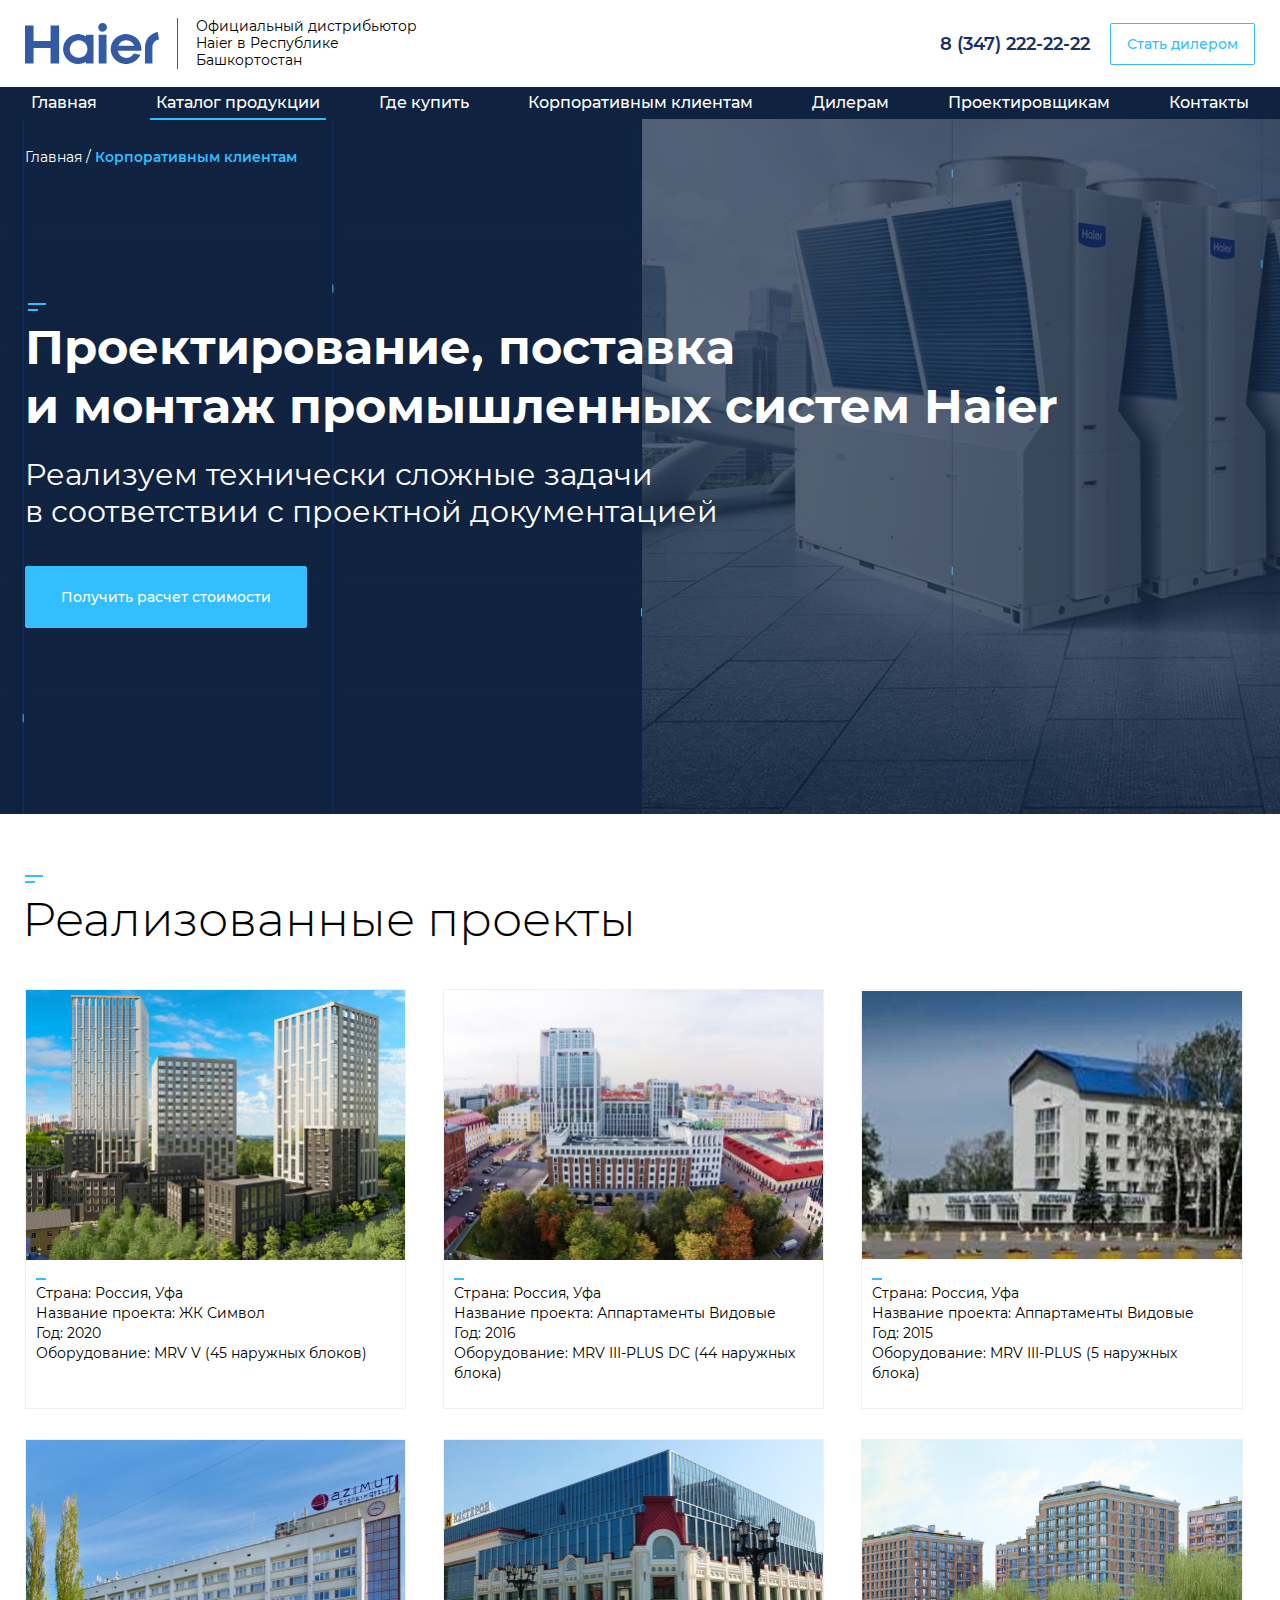
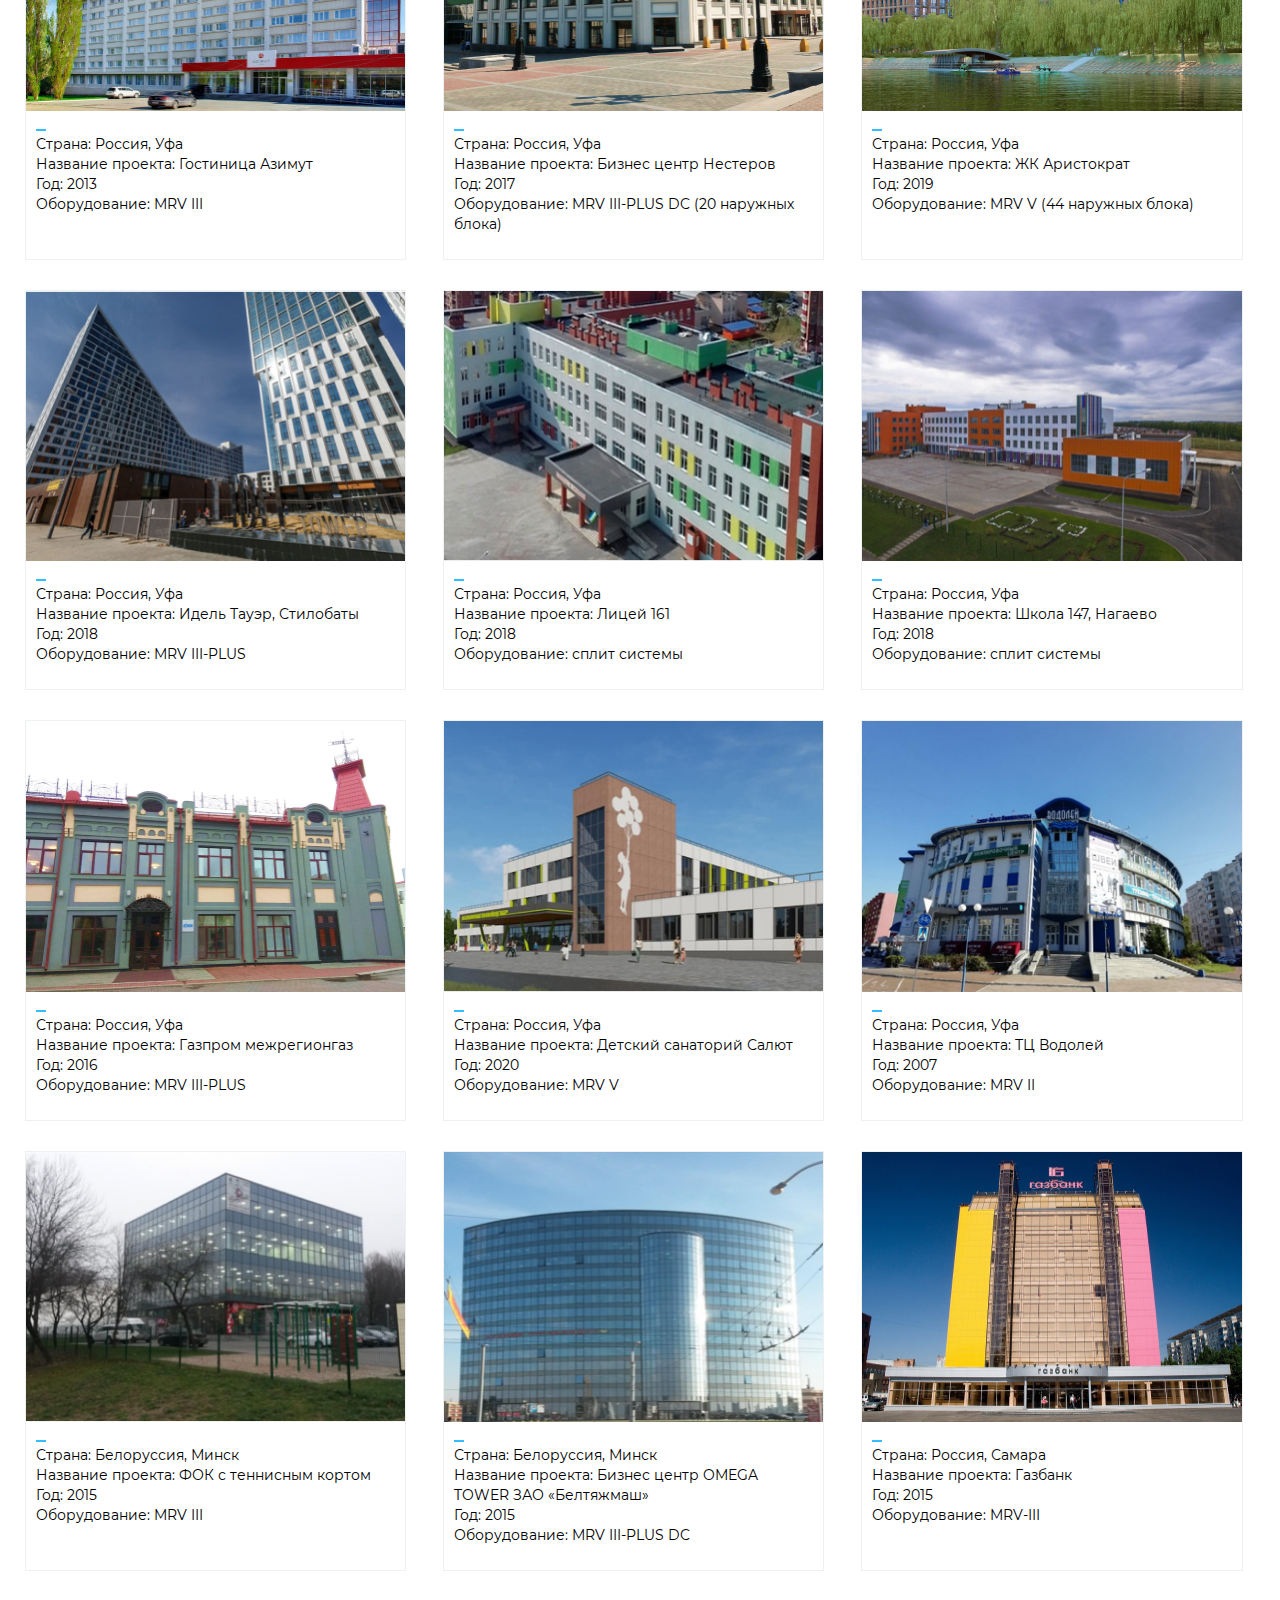
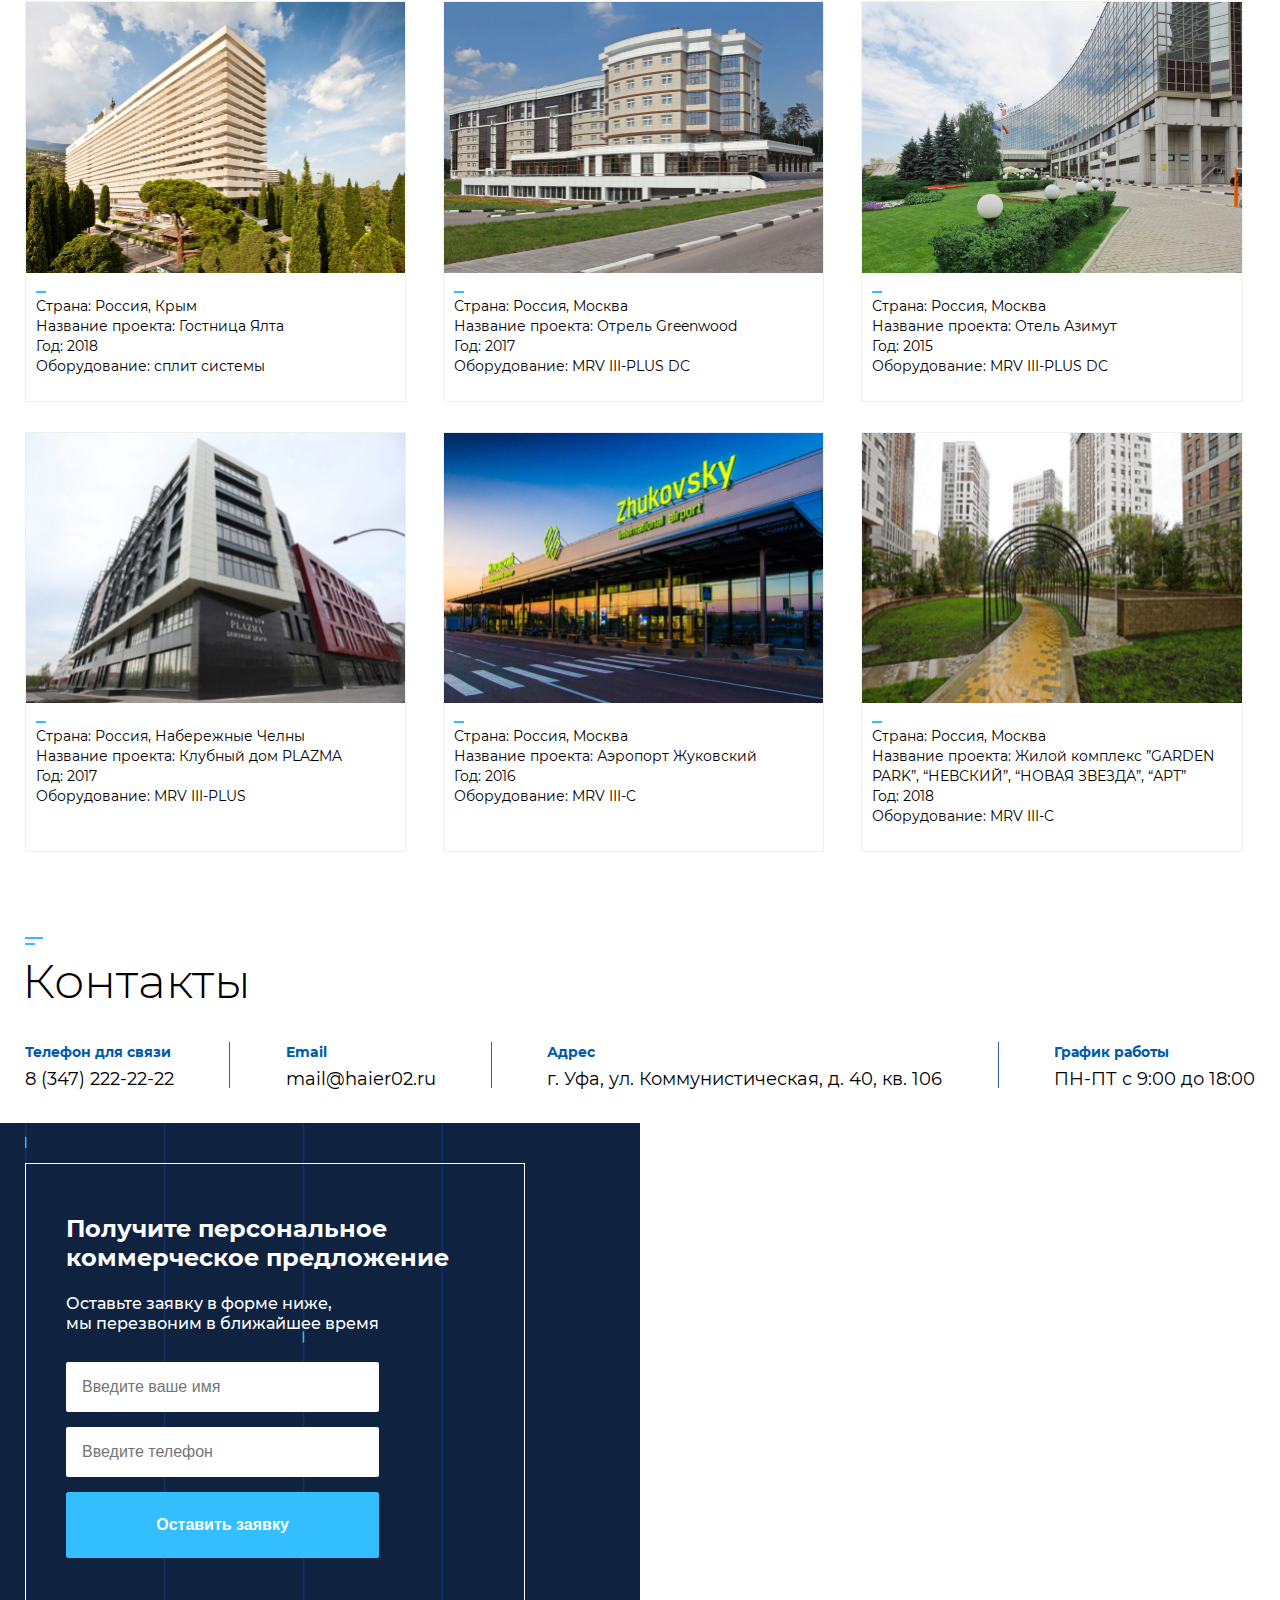
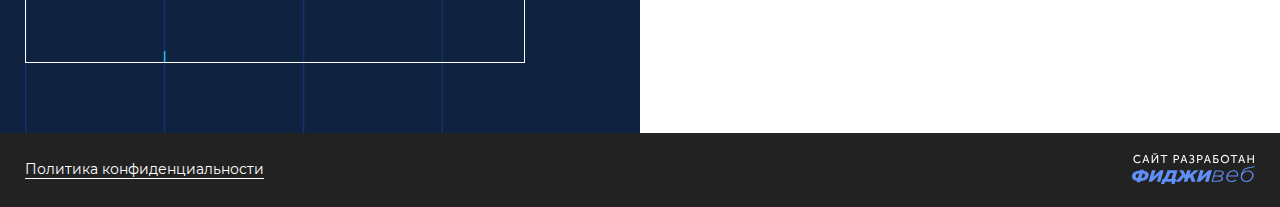
==== commit d1d35524: "pravki" ====
--- a/corp.html
+++ b/corp.html
@@ -92,39 +92,190 @@
                             <div class="obj__img"><img src="/img/obj/2.jpg" alt=""></div>
                             <div class="obj__text">
                                 <span>Страна: Россия, Уфа</span>
-                                <span>Название проекта: ЖК Символ</span>
+                                <span>Название проекта: Аппартаменты Видовые </span>
+                                <span>Год: 2016 </span>
+                                <span>Оборудование: MRV III-PLUS DC (44 наружных блока)</span>
+                            </div>
+                        </div>
+
+                        <div class="obj__item">
+                            <div class="obj__img"><img src="/img/obj/3.jpg" alt=""></div>
+                            <div class="obj__text">
+                                <span>Страна: Россия, Уфа</span>
+                                <span>Название проекта: Аппартаменты Видовые </span>
+                                <span>Год: 2015</span>
+                                <span>Оборудование: MRV III-PLUS  (5 наружных блока)</span>
+                            </div>
+                        </div>
+
+                        <div class="obj__item">
+                            <div class="obj__img"><img src="/img/obj/4.jpg" alt=""></div>
+                            <div class="obj__text">
+                                <span>Страна: Россия, Уфа</span>
+                                <span>Название проекта: Гостиница Азимут </span>
+                                <span>Год: 2013</span>
+                                <span>Оборудование: MRV III</span>
+                            </div>
+                        </div>
+
+                        <div class="obj__item">
+                            <div class="obj__img"><img src="/img/obj/5.jpg" alt=""></div>
+                            <div class="obj__text">
+                                <span>Страна: Россия, Уфа</span>
+                                <span>Название проекта: Бизнес центр Нестеров </span>
+                                <span>Год: 2017</span>
+                                <span>Оборудование: MRV III-PLUS DC (20 наружных блока)</span>
+                            </div>
+                        </div>
+
+                        <div class="obj__item">
+                            <div class="obj__img"><img src="/img/obj/6.jpg" alt=""></div>
+                            <div class="obj__text">
+                                <span>Страна: Россия, Уфа</span>
+                                <span>Название проекта: ЖК Аристократ</span>
+                                <span>Год: 2019</span>
+                                <span>Оборудование: MRV V (44 наружных блока)</span>
+                            </div>
+                        </div>
+
+                        <div class="obj__item">
+                            <div class="obj__img"><img src="/img/obj/7.jpg" alt=""></div>
+                            <div class="obj__text">
+                                <span>Страна: Россия, Уфа</span>
+                                <span>Название проекта: Идель Тауэр, Стилобаты  </span>
+                                <span>Год: 2018</span>
+                                <span>Оборудование: MRV III-PLUS</span>
+                            </div>
+                        </div>
+
+                        <div class="obj__item">
+                            <div class="obj__img"><img src="/img/obj/8.jpg" alt=""></div>
+                            <div class="obj__text">
+                                <span>Страна: Россия, Уфа</span>
+                                <span>Название проекта: Лицей 161 </span>
+                                <span>Год: 2018</span>
+                                <span>Оборудование: сплит системы</span>
+                            </div>
+                        </div>
+
+                        <div class="obj__item">
+                            <div class="obj__img"><img src="/img/obj/9.jpg" alt=""></div>
+                            <div class="obj__text">
+                                <span>Страна: Россия, Уфа</span>
+                                <span>Название проекта: Школа 147, Нагаево </span>
+                                <span>Год: 2018</span>
+                                <span>Оборудование: сплит системы</span>
+                            </div>
+                        </div>
+
+                        <div class="obj__item">
+                            <div class="obj__img"><img src="/img/obj/10.jpg" alt=""></div>
+                            <div class="obj__text">
+                                <span>Страна: Россия, Уфа</span>
+                                <span>Название проекта: Газпром межрегионгаз </span>
+                                <span>Год: 2016</span>
+                                <span>Оборудование: MRV III-PLUS</span>
+                            </div>
+                        </div>
+
+                        <div class="obj__item">
+                            <div class="obj__img"><img src="/img/obj/11.jpg" alt=""></div>
+                            <div class="obj__text">
+                                <span>Страна: Россия, Уфа</span>
+                                <span>Название проекта: Детский санаторий Салют </span>
                                 <span>Год: 2020</span>
-                                <span>Оборудование: MRV V (45 наружных блоков)</span>
-                            </div>
-                        </div>
-
-                        <div class="obj__item">
-                            <div class="obj__img"><img src="/img/obj/3.jpg" alt=""></div>
-                            <div class="obj__text">
-                                <span>Страна: Россия, Уфа</span>
-                                <span>Название проекта: ЖК Символ</span>
-                                <span>Год: 2020</span>
-                                <span>Оборудование: MRV V (45 наружных блоков)</span>
-                            </div>
-                        </div>
-
-                        <div class="obj__item">
-                            <div class="obj__img"><img src="/img/obj/4.jpg" alt=""></div>
-                            <div class="obj__text">
-                                <span>Страна: Россия, Уфа</span>
-                                <span>Название проекта: ЖК Символ</span>
-                                <span>Год: 2020</span>
-                                <span>Оборудование: MRV V (45 наружных блоков)</span>
-                            </div>
-                        </div>
-
-                        <div class="obj__item">
-                            <div class="obj__img"><img src="/img/obj/5.jpg" alt=""></div>
-                            <div class="obj__text">
-                                <span>Страна: Россия, Уфа</span>
-                                <span>Название проекта: ЖК Символ</span>
-                                <span>Год: 2020</span>
-                                <span>Оборудование: MRV V (45 наружных блоков)</span>
+                                <span>Оборудование: MRV V </span>
+                            </div>
+                        </div>
+                        <div class="obj__item">
+                            <div class="obj__img"><img src="/img/obj/12.jpg" alt=""></div>
+                            <div class="obj__text">
+                                <span>Страна: Россия, Уфа</span>
+                                <span>Название проекта: ТЦ Водолей </span>
+                                <span>Год: 2007</span>
+                                <span>Оборудование: MRV II</span>
+                            </div>
+                        </div>
+                        <div class="obj__item">
+                            <div class="obj__img"><img src="/img/obj/13.jpg" alt=""></div>
+                            <div class="obj__text">
+                                <span>Страна: Белоруссия, Минск </span>
+                                <span>Название проекта: ФОК с теннисным кортом  </span>
+                                <span>Год: 2015</span>
+                                <span>Оборудование: MRV III</span>
+                            </div>
+                        </div>
+                        <div class="obj__item">
+                            <div class="obj__img"><img src="/img/obj/14.jpg" alt=""></div>
+                            <div class="obj__text">
+                                <span>Страна: Белоруссия, Минск </span>
+                                <span>Название проекта: Бизнес центр OMEGA TOWER ЗАО «Белтяжмаш» </span>
+                                <span>Год: 2015</span>
+                                <span>Оборудование: MRV III-PLUS DC</span>
+                            </div>
+                        </div>
+                        <div class="obj__item">
+                            <div class="obj__img"><img src="/img/obj/15.jpg" alt=""></div>
+                            <div class="obj__text">
+                                <span>Страна: Россия, Самара </span>
+                                <span>Название проекта: Газбанк </span>
+                                <span>Год: 2015</span>
+                                <span>Оборудование: MRV-III</span>
+                            </div>
+                        </div>
+                        <div class="obj__item">
+                            <div class="obj__img"><img src="/img/obj/16.jpg" alt=""></div>
+                            <div class="obj__text">
+                                <span>Страна: Россия, Крым </span>
+                                <span>Название проекта: Гостница Ялта </span>
+                                <span>Год: 2018</span>
+                                <span>Оборудование: сплит системы</span>
+                            </div>
+                        </div>
+                        <div class="obj__item">
+                            <div class="obj__img"><img src="/img/obj/17.jpg" alt=""></div>
+                            <div class="obj__text">
+                                <span>Страна: Россия, Москва </span>
+                                <span>Название проекта: Отрель Greenwood </span>
+                                <span>Год: 2017</span>
+                                <span>Оборудование: MRV III-PLUS DC</span>
+                            </div>
+                        </div>
+                        <div class="obj__item">
+                            <div class="obj__img"><img src="/img/obj/18.jpg" alt=""></div>
+                            <div class="obj__text">
+                                <span>Страна: Россия, Москва </span>
+                                <span>Название проекта: Отель Азимут </span>
+                                <span>Год: 2015</span>
+                                <span>Оборудование: MRV III-PLUS DC</span>
+                            </div>
+                        </div>
+                        <div class="obj__item">
+                            <div class="obj__img"><img src="/img/obj/19.jpg" alt=""></div>
+                            <div class="obj__text">
+                                <span>Страна: Россия, Набережные Челны  </span>
+                                <span>Название проекта: Клубный дом PLAZMA </span>
+                                <span>Год: 2017</span>
+                                <span>Оборудование: MRV III-PLUS</span>
+                            </div>
+                        </div>
+                        <div class="obj__item">
+                            <div class="obj__img"><img src="/img/obj/20.jpg" alt=""></div>
+                            <div class="obj__text">
+                                <span>Страна: Россия, Москва </span>
+                                <span>Название проекта: Аэропорт Жуковский </span>
+                                <span>Год: 2016</span>
+                                <span>Оборудование: MRV III-C </span>
+                            </div>
+                        </div>
+                        <div class="obj__item">
+                            <div class="obj__img"><img src="/img/obj/21.jpg" alt=""></div>
+                            <div class="obj__text">
+                                <span>Страна: Россия, Москва </span>
+                                <span>Название проекта: Жилой комплекс ”GARDEN PARK”, 
+                                    “НЕВСКИЙ”, “НОВАЯ ЗВЕЗДА”, “АРТ”  </span>
+                                <span>Год: 2018</span>
+                                <span>Оборудование: MRV III-C </span>
                             </div>
                         </div>
                     </div>
@@ -172,7 +323,7 @@
                     </div>
                 </div>
             </div>
-            <div class="section-map__map" id="section-map__map"> </div>
+            <div class="section-map__map" id="map"> </div>
         </div>
     </div>
 
@@ -203,5 +354,6 @@
     <script src="/js/jquery.fancybox.min.js"></script>
     <script src="/js/remodal.min.js"></script>
     <script src="/js/script.js"></script>
+    <script src="/js/map.js"></script>
 </body>
 </html>--- a/css/style.css
+++ b/css/style.css
@@ -111,6 +111,7 @@
 
 .inner-header nav {
   background: #0F2341;
+  border-bottom: 0px;
 }
 
 .inner-header nav a {
@@ -130,11 +131,11 @@
 }
 
 .inner-header .toggler-menu span {
-  background-color: #0F2341;
+  background-color: #345BA6;
 }
 
 .inner-header .toggler-menu span::after, .inner-header .toggler-menu span::before {
-  background-color: #0F2341;
+  background-color: #345BA6;
 }
 
 .inner-header .toggler-menu.active span:before {
@@ -378,7 +379,7 @@
 }
 
 .index-section__content {
-  height: calc(100% - 100px);
+  height: calc(100% - 150px);
 }
 
 .index-section__content .container {
@@ -611,6 +612,16 @@
           align-items: center;
 }
 
+@media (max-width: 1060px) {
+  .section-contacts.section-contacts__inner .contacts__list {
+    -ms-flex-wrap: wrap;
+        flex-wrap: wrap;
+  }
+  .section-contacts.section-contacts__inner .contacts__list .contacts__item {
+    width: 50%;
+  }
+}
+
 .section-contacts.section-contacts__inner .contacts__list div {
   font-size: 18px;
   line-height: 28px;
@@ -631,6 +642,12 @@
   display: block;
 }
 
+@media (max-width: 1060px) {
+  .section-contacts.section-contacts__inner .contacts__list__razd {
+    display: none;
+  }
+}
+
 @media (max-width: 768px) {
   .section-contacts {
     padding: 40px 0px 30px 0px;
@@ -659,7 +676,7 @@
   }
 }
 
-@media (max-width: 768px) {
+@media (max-width: 1060px) {
   .section-contacts .contacts__list .contacts__item {
     padding-bottom: 10px;
     position: relative;
@@ -681,6 +698,16 @@
     bottom: 0px;
     display: block;
     position: absolute;
+  }
+}
+
+@media (max-width: 1060px) and (min-width: 768px) {
+  .section-contacts .contacts__list .contacts__item:nth-last-child(3) {
+    margin-bottom: 0px;
+    padding-bottom: 0px;
+  }
+  .section-contacts .contacts__list .contacts__item:nth-last-child(3):after {
+    display: none;
   }
 }
 
@@ -795,6 +822,10 @@
   -webkit-transition: all .2s;
   transition: all .2s;
   background: #32BEFF;
+}
+
+.btn:hover {
+  background: #199ad6;
 }
 
 .toggler-menu {
@@ -1371,7 +1402,7 @@
 .corp-clients {
   background: url(../img/corp-bg.jpg) no-repeat center;
   background-size: cover;
-  height: 800px;
+  height: 695px;
   padding-top: 30px;
   color: #fff;
   margin-bottom: 76px;
@@ -1379,8 +1410,22 @@
 
 @media (max-width: 768px) {
   .corp-clients {
-    height: 400px;
+    height: 450px;
+  }
+}
+
+@media (max-width: 468px) {
+  .corp-clients {
+    background: url(../img/corp-bg-mob.jpg) no-repeat center;
+    background-size: cover;
+    height: 450px;
     margin-bottom: 35px;
+    padding-top: 18px;
+  }
+  .corp-clients .bg-h1 br {
+    display: none;
+    font-size: 20px;
+    line-height: 25px;
   }
 }
 
@@ -1446,6 +1491,9 @@
     font-size: 18px;
     line-height: 22px;
   }
+  .bg-content .bg-h2 br {
+    display: none;
+  }
 }
 
 .bg-content .btn {
@@ -1453,6 +1501,52 @@
   display: table;
   margin-top: 36px;
   padding: 22px 35px;
+  cursor: pointer;
+}
+
+.bg-content form {
+  display: -webkit-box;
+  display: -ms-flexbox;
+  display: flex;
+  max-width: 700px;
+  width: 100%;
+  margin-top: 70px;
+}
+
+@media (max-width: 768px) {
+  .bg-content form {
+    margin-top: 40px;
+    display: block;
+  }
+}
+
+.bg-content form input {
+  max-width: 311px;
+  width: 100%;
+  margin-right: 17px;
+  padding: 0px 16px;
+  font-size: 16px;
+  border: none;
+  height: 49px;
+}
+
+@media (max-width: 768px) {
+  .bg-content form input {
+    margin-bottom: 15px;
+    max-width: 320px;
+  }
+}
+
+.bg-content form .btn {
+  margin-top: 0px;
+  padding: 15px 37px;
+}
+
+@media (max-width: 768px) {
+  .bg-content form .btn {
+    width: 100%;
+    max-width: 320px;
+  }
 }
 
 .obj__list {
@@ -1518,4 +1612,448 @@
 .obj__text span {
   display: block;
 }
+
+.section-map__form-container {
+  background: #0F2341;
+  width: 50%;
+}
+
+@media (max-width: 768px) {
+  .section-map__form-container {
+    width: 100%;
+  }
+}
+
+.section-map__map {
+  width: 50%;
+  height: 610px;
+}
+
+@media (max-width: 768px) {
+  .section-map__map {
+    width: 100%;
+    height: 400px;
+  }
+}
+
+.section-map__inner {
+  display: -webkit-box;
+  display: -ms-flexbox;
+  display: flex;
+  -webkit-box-pack: center;
+      -ms-flex-pack: center;
+          justify-content: center;
+}
+
+@media (max-width: 768px) {
+  .section-map__inner {
+    -ms-flex-wrap: wrap;
+        flex-wrap: wrap;
+  }
+}
+
+.section-map__form-container {
+  display: -webkit-box;
+  display: -ms-flexbox;
+  display: flex;
+  -webkit-box-pack: end;
+      -ms-flex-pack: end;
+          justify-content: flex-end;
+}
+
+.container__half {
+  max-width: 630px;
+  padding-left: 15px;
+  width: 100%;
+  background: url(../img/lines-contacts.png) no-repeat 15px;
+  background-size: contain;
+  padding-top: 40px;
+  padding-right: 15px;
+}
+
+@media (max-width: 768px) {
+  .container__half {
+    padding: 30px 15px;
+    max-width: 100%;
+    -webkit-box-pack: center;
+        -ms-flex-pack: center;
+            justify-content: center;
+    display: -webkit-box;
+    display: -ms-flexbox;
+    display: flex;
+  }
+}
+
+.section-map__form {
+  border: 1px solid #FFFFFF;
+  max-width: 500px;
+  max-height: 500px;
+  width: 100%;
+  height: 100%;
+  color: #fff;
+  padding: 50px 40px;
+}
+
+@media (max-width: 768px) {
+  .section-map__form {
+    max-height: none;
+    padding: 30px 25px;
+    max-width: 400px;
+  }
+}
+
+.section-map__form p {
+  font-weight: 500;
+  font-size: 16px;
+  line-height: 20px;
+  margin: 22px 0px 28px 0px;
+}
+
+@media (max-width: 768px) {
+  .section-map__form p {
+    font-size: 14px;
+    line-height: 17px;
+    margin: 10px 0px 20px 0px;
+  }
+}
+
+.section-map__form input {
+  max-width: 313px;
+  width: 100%;
+  display: block;
+  margin-bottom: 15px;
+  border-radius: 2px;
+  height: 50px;
+  padding: 0px 16px;
+  font-size: 16px;
+  border: none;
+}
+
+.section-map__form .btn {
+  padding: 22px 30px;
+  max-width: 313px;
+  width: 100%;
+  margin-left: 0px;
+  font-weight: 600;
+  font-size: 16px;
+  line-height: 20px;
+  cursor: pointer;
+}
+
+.section-map__form-title {
+  font-weight: bold;
+  font-size: 24px;
+  line-height: 29px;
+  margin-bottom: 22px;
+}
+
+@media (max-width: 768px) {
+  .section-map__form-title {
+    font-size: 16px;
+    line-height: 20px;
+    margin-bottom: 10px;
+  }
+}
+
+.dilleram-bg {
+  background: url(../img/dilleram-bg.jpg) no-repeat center;
+  background-size: cover;
+  height: 695px;
+  padding-top: 30px;
+  color: #fff;
+  margin-bottom: 76px;
+}
+
+@media (max-width: 768px) {
+  .dilleram-bg {
+    height: 450px;
+  }
+}
+
+@media (max-width: 468px) {
+  .dilleram-bg {
+    background: url(../img/dilleram-bg-mob.jpg) no-repeat center;
+    background-size: cover;
+    height: 400px;
+    margin-bottom: 35px;
+    padding-top: 18px;
+  }
+  .dilleram-bg .bg-content .bg-h1 {
+    font-size: 20px;
+    line-height: 25px;
+  }
+  .dilleram-bg .bg-content .bg-h1 br {
+    display: none;
+  }
+}
+
+.dilleram-bg .container {
+  height: 100%;
+}
+
+.dilleram-bg .breadcrumbs a {
+  color: #fff;
+}
+
+.diller-cube__list {
+  margin-bottom: 90px;
+}
+
+@media (max-width: 768px) {
+  .diller-cube__list {
+    -ms-flex-wrap: wrap;
+        flex-wrap: wrap;
+    margin-bottom: 40px;
+  }
+}
+
+.diller-cube__item {
+  background: #345BA6;
+  width: 32%;
+  height: 400px;
+  color: #fff;
+  text-align: center;
+  display: -webkit-box;
+  display: -ms-flexbox;
+  display: flex;
+  -webkit-box-orient: vertical;
+  -webkit-box-direction: normal;
+      -ms-flex-direction: column;
+          flex-direction: column;
+  -webkit-box-pack: center;
+      -ms-flex-pack: center;
+          justify-content: center;
+  position: relative;
+}
+
+@media (max-width: 768px) {
+  .diller-cube__item {
+    width: 100%;
+    max-width: 400px;
+    margin: 15px auto;
+  }
+}
+
+@media (max-width: 768px) {
+  .diller-cube__item {
+    height: 320px;
+  }
+}
+
+.diller-cube__item:first-child img {
+  bottom: -32px;
+  right: -23px;
+}
+
+.diller-cube__item:nth-child(2) img {
+  bottom: -10px;
+  right: -10px;
+}
+
+.diller-cube__item:nth-child(3) img {
+  bottom: -30px;
+  right: -31px;
+}
+
+.diller-cube__item div {
+  font-weight: 600;
+  font-size: 72px;
+  line-height: 88px;
+  position: relative;
+  width: 100%;
+}
+
+@media (max-width: 960px) {
+  .diller-cube__item div {
+    font-size: 52px;
+    line-height: 68px;
+  }
+}
+
+.diller-cube__item div::before {
+  width: 16px;
+  height: 4px;
+  background: #32BEFF;
+  content: '';
+  display: block;
+  margin: 0 auto;
+  top: -20px;
+  position: absolute;
+  left: 50%;
+  margin-left: -8px;
+}
+
+.diller-cube__item p {
+  font-weight: 500;
+  font-size: 24px;
+  line-height: 29px;
+  margin-top: 29px;
+}
+
+@media (max-width: 960px) {
+  .diller-cube__item p {
+    font-size: 20px;
+    line-height: 26px;
+    margin-top: 20px;
+  }
+}
+
+.diller-cube__item img {
+  position: absolute;
+  bottom: 0px;
+  right: 0px;
+}
+
+.diller-who__img {
+  width: 50%;
+}
+
+@media (max-width: 768px) {
+  .diller-who__img {
+    width: 100%;
+  }
+}
+
+.diller-who__flex {
+  margin-top: 50px;
+  margin-bottom: 150px;
+  position: relative;
+}
+
+@media (max-width: 960px) {
+  .diller-who__flex {
+    margin-bottom: 50px;
+  }
+}
+
+@media (max-width: 768px) {
+  .diller-who__flex {
+    -ms-flex-wrap: wrap;
+        flex-wrap: wrap;
+  }
+}
+
+.diller-who__flex::after {
+  content: '';
+  background: url(../img/logo-color.svg) no-repeat;
+  background-size: cover;
+  width: 860px;
+  height: 260px;
+  position: absolute;
+  left: 360px;
+  bottom: -130px;
+}
+
+@media (max-width: 1100px) {
+  .diller-who__flex::after {
+    width: 460px;
+    height: 140px;
+    position: absolute;
+    left: 160px;
+    bottom: -50px;
+  }
+}
+
+@media (max-width: 768px) {
+  .diller-who__flex::after {
+    width: 250px;
+    height: 78px;
+    position: absolute;
+    left: auto;
+    right: -10px;
+    bottom: 325px;
+  }
+}
+
+.diller-who__list {
+  width: 50%;
+  padding-left: 100px;
+  padding-top: 50px;
+}
+
+@media (max-width: 768px) {
+  .diller-who__list {
+    width: 100%;
+    padding-left: 10px;
+    padding-top: 70px;
+  }
+}
+
+.diller-who__list .diller-who__list__item {
+  margin-bottom: 45px;
+}
+
+.diller-who__list .diller-who__list__item p {
+  font-weight: 500;
+  font-size: 24px;
+  line-height: 29px;
+}
+
+@media (max-width: 768px) {
+  .diller-who__list .diller-who__list__item p {
+    font-size: 18px;
+    line-height: 22px;
+  }
+}
+
+@media (max-width: 768px) {
+  .diller-who__list .diller-who__list__item {
+    margin-bottom: 35px;
+  }
+  .diller-who__list .diller-who__list__item:last-child {
+    margin-bottom: 0px;
+  }
+}
+
+.diller-who__list .diller-who__list__item .diller-who__list__icon {
+  margin-right: 55px;
+  width: 64px;
+  text-align: center;
+}
+
+@media (max-width: 768px) {
+  .diller-who__list .diller-who__list__item .diller-who__list__icon {
+    margin-right: 30px;
+  }
+}
+
+.projectors-bg {
+  background: url(../img/projeters-bg.jpg) no-repeat center;
+  background-size: cover;
+  height: 695px;
+  padding-top: 30px;
+  color: #fff;
+  margin-bottom: 76px;
+}
+
+@media (max-width: 768px) {
+  .projectors-bg {
+    height: 450px;
+  }
+}
+
+@media (max-width: 468px) {
+  .projectors-bg {
+    background: url(../img/projeters-bg-mob.jpg) no-repeat center;
+    background-size: cover;
+    height: 450px;
+    margin-bottom: 35px;
+    padding-top: 18px;
+  }
+  .projectors-bg .bg-content .bg-h1 {
+    font-size: 20px;
+    line-height: 25px;
+  }
+  .projectors-bg .bg-content .bg-h1 br {
+    display: none;
+  }
+}
+
+.projectors-bg .container {
+  height: 100%;
+}
+
+.projectors-bg .breadcrumbs a {
+  color: #fff;
+}
 /*# sourceMappingURL=style.css.map */